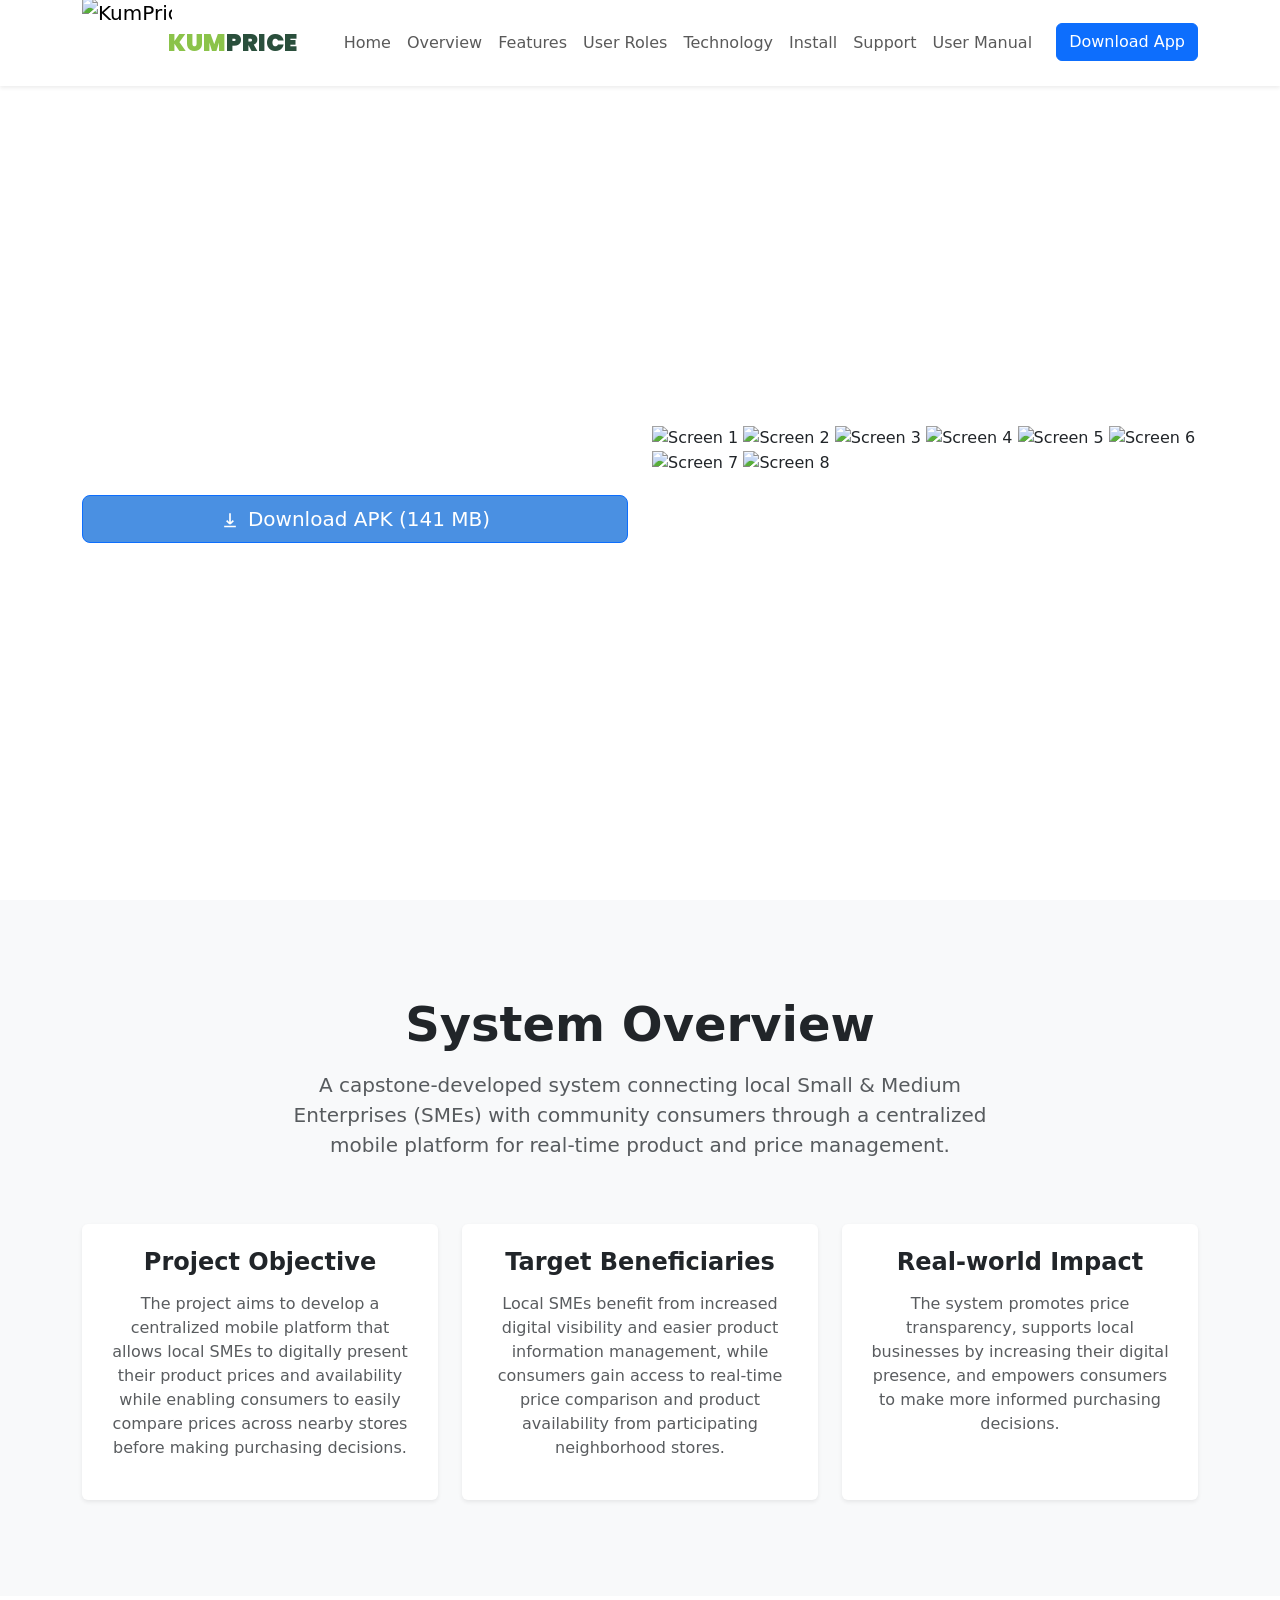
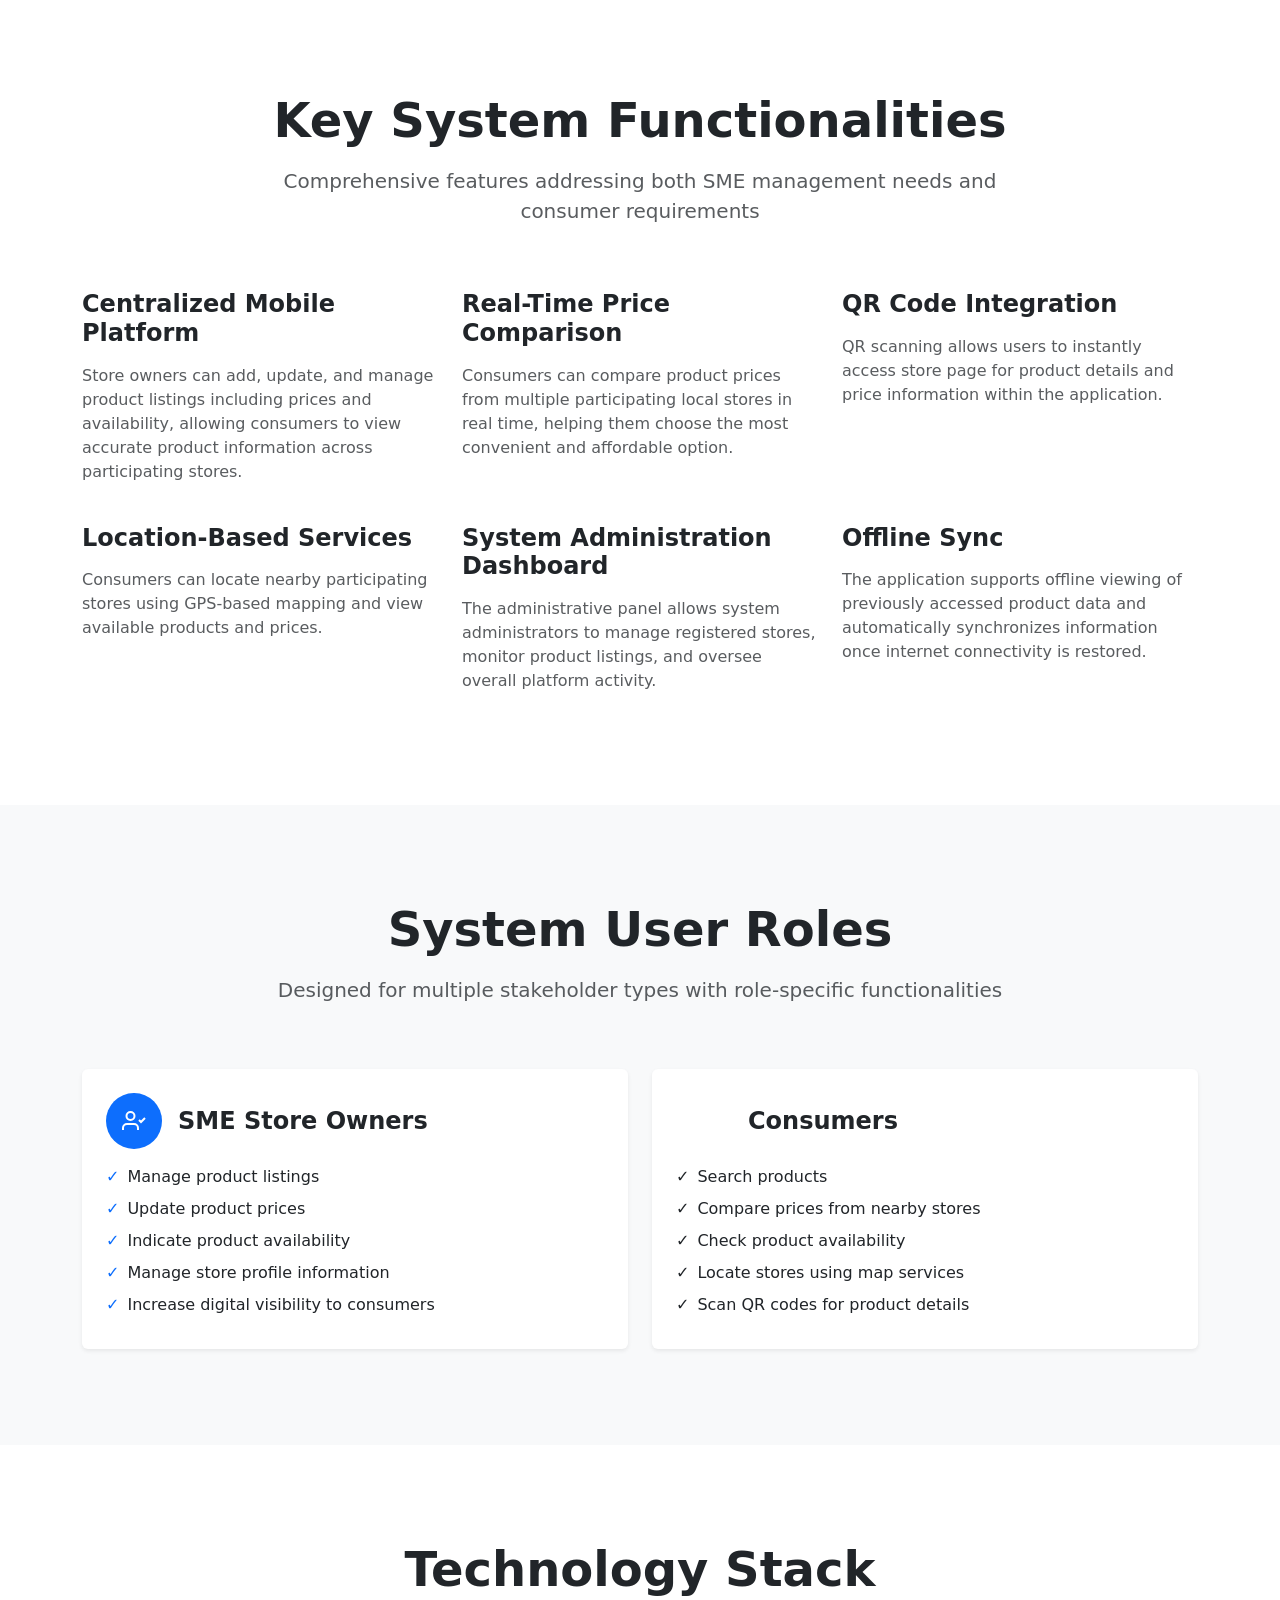
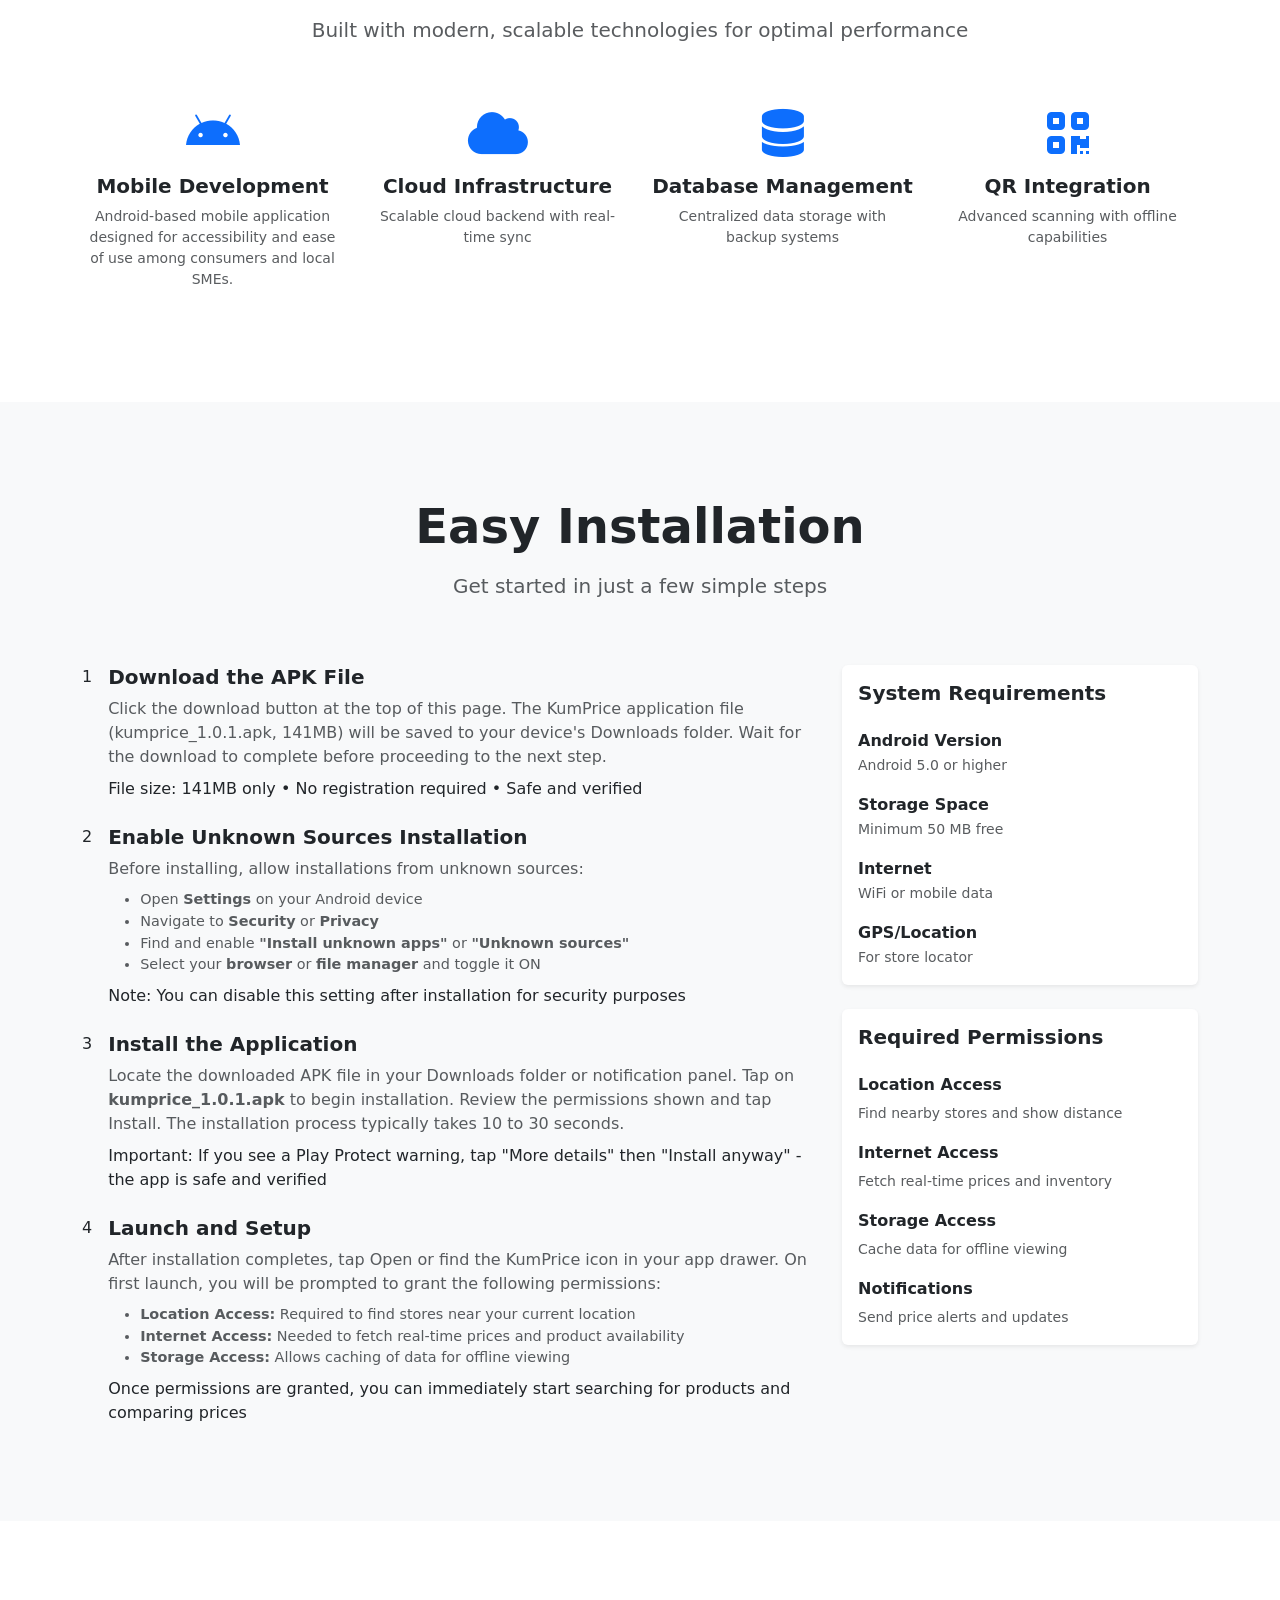
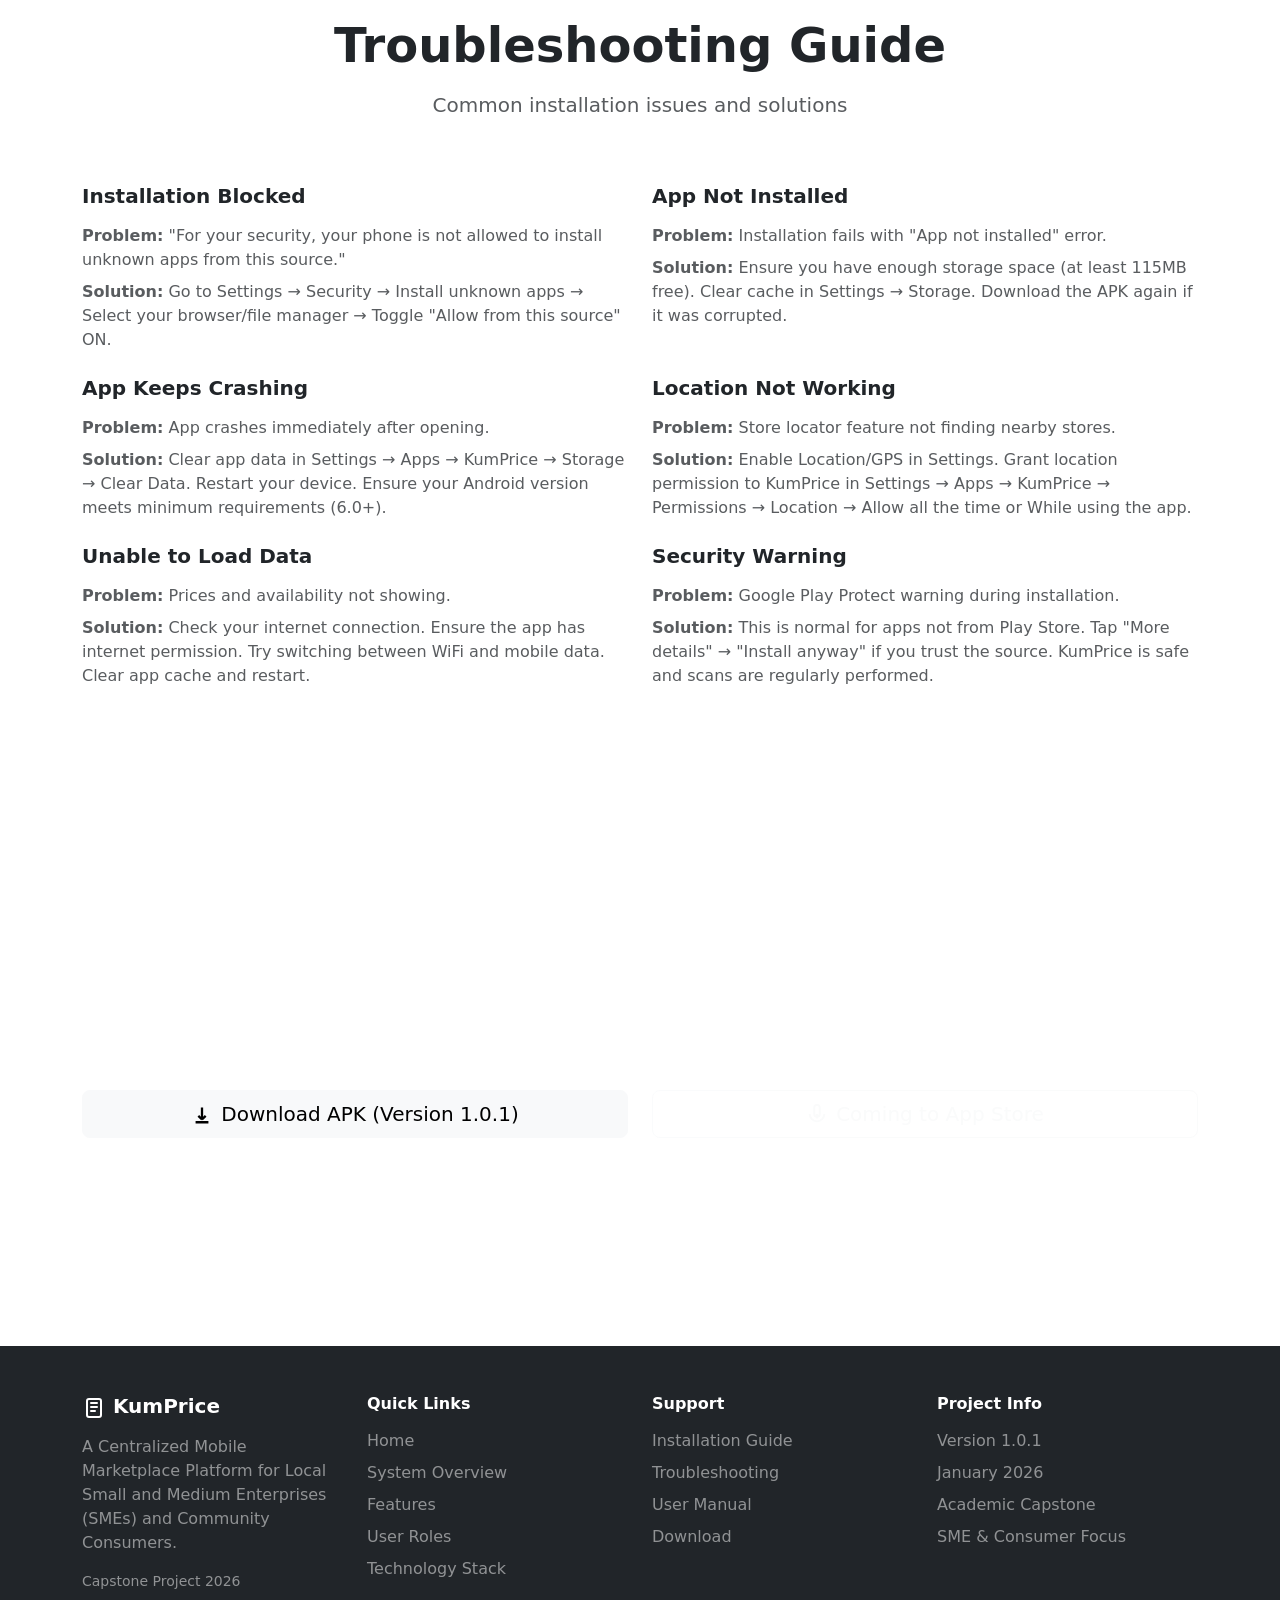
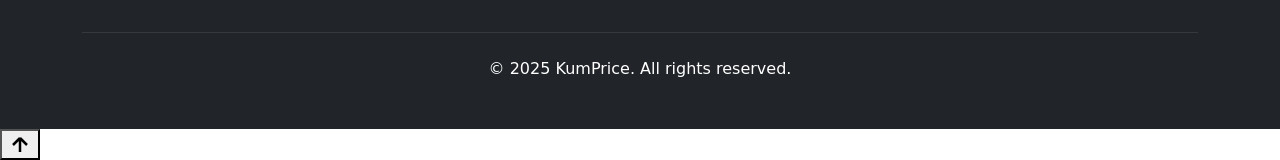
==== index.html @ 50d1464d "Add files via upload" ====
<!DOCTYPE html>
<html lang="en">

<head>
    <meta charset="UTF-8">
    <meta name="viewport" content="width=device-width, initial-scale=1.0">
    <meta name="description"
        content="KumPrice - A Centralized Mobile Marketplace Platform for Local Small and Medium Enterprises (SMEs) and Community Consumers. Capstone Project 2026.">
    <title>KumPrice - A Centralized Mobile Marketplace Platform for Local Small and Medium Enterprises (SMEs) and
        Community Consumers.</title>

    <!-- Bootstrap CSS -->
    <link href="https://cdn.jsdelivr.net/npm/bootstrap@5.3.2/dist/css/bootstrap.min.css" rel="stylesheet">

    <!-- Google Fonts -->
    <link href="https://fonts.googleapis.com/css2?family=Plus+Jakarta+Sans:wght@400;500;600;700;800&display=swap"
        rel="stylesheet">

    <link href="https://fonts.googleapis.com/css2?family=Poppins:wght@700;800&display=swap" rel="stylesheet">

    <!-- Font Awesome -->
    <link rel="stylesheet" href="https://cdnjs.cloudflare.com/ajax/libs/font-awesome/6.0.0/css/all.min.css">

    <!-- Custom CSS -->
    <link rel="stylesheet" href="assets/css/styles.css">
</head>

<body>

    <!-- Navigation -->
    <nav class="navbar navbar-expand-lg navbar-light bg-white fixed-top shadow-sm">
        <div class="container">
            <!-- REPLACE WITH -->
            <a class="navbar-brand d-flex align-items-center text-decoration-none" href="#home">
                <img src="assets/img/logo.png" alt="KumPrice Logo"
                    style="width:90px; height:90px; object-fit:contain; margin-top:-15px; margin-bottom:-15px;">
                <span style="font-family:'Poppins',sans-serif; font-size:1.5rem; line-height:1; margin-left:-4px;">
                    <span style="color:#8BC34A; font-weight:900;">KUM</span><span
                        style="color:#2A4F3C; font-weight:900;">PRICE</span>
                </span>
            </a>
            <button class="navbar-toggler" type="button" data-bs-toggle="collapse" data-bs-target="#navbarNav">
                <span class="navbar-toggler-icon"></span>
            </button>
            <div class="collapse navbar-collapse" id="navbarNav">
                <ul class="navbar-nav ms-auto">
                    <li class="nav-item"><a class="nav-link" href="#home">Home</a></li>
                    <li class="nav-item"><a class="nav-link" href="#about">Overview</a></li>
                    <li class="nav-item"><a class="nav-link" href="#features">Features</a></li>
                    <li class="nav-item"><a class="nav-link" href="#user-roles">User Roles</a></li>
                    <li class="nav-item"><a class="nav-link" href="#technology">Technology</a></li>
                    <li class="nav-item"><a class="nav-link" href="#installation">Install</a></li>
                    <li class="nav-item"><a class="nav-link" href="#support">Support</a></li>
                    <li class="nav-item"><a class="nav-link" href="pages/manual.html">User Manual</a></li>
                    <li class="nav-item"><button class="btn btn-primary ms-lg-3" data-bs-toggle="modal"
                            data-bs-target="#termsModal">Download App</button></li>
                </ul>
            </div>
        </div>
    </nav>

    <!-- Hero Section -->
    <section id="home" class="hero-section">
        <div class="container">
            <div class="row align-items-center min-vh-100 py-5">
                <div class="col-lg-6 mb-5 mb-lg-0">
                    <div class="hero-content">
                        <div class="mb-2">
                            <h1 class="fw-bold text-white mb-2"
                                style="font-family:'Poppins',sans-serif; font-size:3.8rem; line-height:1.1;">
                                Shop Precise.
                            </h1>
                            <p class="text-white mb-4" style="font-size:1.2rem; opacity:0.85; font-weight:400;">
                                Locate nearby stores in your area.
                            </p>
                        </div>
                        <p class="fs-6 fs-md-5 mb-4 text-white">Empowering Small & Medium Enterprises with real-time
                            inventory management while providing consumers with transparent price comparison across
                            local stores.</p>
                        <div class="mb-4">
                            <button
                                class="btn btn-primary btn-lg w-100 d-flex align-items-center justify-content-center"
                                style="background-color: #4A90E2;" data-bs-toggle="modal" data-bs-target="#termsModal">
                                <svg class="me-2" width="20" height="20" viewBox="0 0 24 24" fill="none"
                                    stroke="currentColor" stroke-width="2">
                                    <path d="M12 5v13m0 0l-4-4m4 4l4-4M5 21h14" />
                                </svg>
                                Download APK (141 MB)
                            </button>
                        </div>
                        <div class="d-flex gap-4 flex-wrap">
                            <div class="stat-item">
                                <div class="h2 fw-bold mb-0 text-white">SMEs</div>
                                <small class="text-white-50">Target Users</small>
                            </div>
                            <div class="stat-item">
                                <div class="h2 fw-bold mb-0 text-white">Real-time</div>
                                <small class="text-white-50">Price Sync</small>
                            </div>
                            <div class="stat-item">
                                <div class="h2 fw-bold mb-0 text-white">Cloud</div>
                                <small class="text-white-50">Centralized</small>
                            </div>
                        </div>
                    </div>
                </div>
                <div class="col-lg-6">
                    <div class="phone-mockup mx-auto">
                        <div class="phone-frame">
                            <div class="phone-screen" style="height: 100%; position: relative; overflow: hidden;">
                                <!-- Slideshow -->
                                <div class="phone-slideshow">
                                    <div class="slides-track">
                                        <img class="slide" src="assets/img/kumprice_content.jpg" alt="Screen 1">
                                        <img class="slide" src="assets/img/2.jpg" alt="Screen 2">
                                        <img class="slide" src="assets/img/3.jpg" alt="Screen 3">
                                        <img class="slide" src="assets/img/4.jpg" alt="Screen 4">
                                        <img class="slide" src="assets/img/5.jpg" alt="Screen 5">
                                        <img class="slide" src="assets/img/6.jpg" alt="Screen 6">
                                        <img class="slide" src="assets/img/7.jpg" alt="Screen 7">
                                        <img class="slide" src="assets/img/8.jpg" alt="Screen 8">
                                    </div>
                                </div>
                                <!-- Dots -->
                                <div class="slide-dots">
                                    <span class="dot active"></span>
                                    <span class="dot"></span>
                                    <span class="dot"></span>
                                    <span class="dot"></span>
                                    <span class="dot"></span>
                                    <span class="dot"></span>
                                    <span class="dot"></span>
                                    <span class="dot"></span>
                                </div>
                            </div>
                        </div>
                    </div>
                </div>
            </div>
    </section>

    <!-- About Section -->
    <section id="about" class="py-5 bg-light">
        <div class="container py-5">
            <div class="row justify-content-center mb-5">
                <div class="col-lg-8 text-center">
                    <h2 class="display-5 fw-bold mb-3">System Overview</h2>
                    <p class="lead text-muted">A capstone-developed system connecting local Small & Medium Enterprises
                        (SMEs) with community consumers through a centralized mobile platform for real-time product and
                        price management.</p>
                </div>
            </div>
            <div class="row g-4">
                <div class="col-lg-4">
                    <div class="card border-0 shadow-sm h-100 text-center p-4">
                        <h4 class="fw-bold mb-3">Project Objective</h4>
                        <p class="text-muted">The project aims to develop a centralized mobile platform that allows
                            local SMEs to digitally present their product prices and availability while enabling
                            consumers to easily compare prices across nearby stores before making purchasing decisions.
                        </p>
                    </div>
                </div>
                <div class="col-lg-4">
                    <div class="card border-0 shadow-sm h-100 text-center p-4">
                        <h4 class="fw-bold mb-3">Target Beneficiaries</h4>
                        <p class="text-muted">Local SMEs benefit from increased digital visibility and easier product
                            information management, while consumers gain access to real-time price comparison and
                            product availability from participating neighborhood stores.</p>
                    </div>
                </div>
                <div class="col-lg-4">
                    <div class="card border-0 shadow-sm h-100 text-center p-4">
                        <h4 class="fw-bold mb-3">Real-world Impact</h4>
                        <p class="text-muted">The system promotes price transparency, supports local businesses by
                            increasing their digital presence, and empowers consumers to make more informed purchasing
                            decisions.</p>
                    </div>
                </div>
            </div>
        </div>
    </section>

    <!-- Features Section -->
    <section id="features" class="py-5">
        <div class="container py-5">
            <div class="row justify-content-center mb-5">
                <div class="col-lg-8 text-center">
                    <h2 class="display-5 fw-bold mb-3">Key System Functionalities</h2>
                    <p class="lead text-muted">Comprehensive features addressing both SME management needs and consumer
                        requirements</p>
                </div>
            </div>
            <div class="row g-4">
                <div class="col-lg-4 col-md-6">
                    <div class="feature-card">
                        <h4 class="fw-bold mb-3">Centralized Mobile Platform</h4>
                        <p class="text-muted">Store owners can add, update, and manage product listings including prices
                            and availability, allowing consumers to view accurate product information across
                            participating stores.</p>
                    </div>
                </div>
                <div class="col-lg-4 col-md-6">
                    <div class="feature-card">
                        <h4 class="fw-bold mb-3">Real-Time Price Comparison</h4>
                        <p class="text-muted">Consumers can compare product prices from multiple participating local
                            stores in real time, helping them choose the most convenient and affordable option.</p>
                    </div>
                </div>
                <div class="col-lg-4 col-md-6">
                    <div class="feature-card">
                        <h4 class="fw-bold mb-3">QR Code Integration</h4>
                        <p class="text-muted">QR scanning allows users to instantly access store page for product
                            details and price information within the application.</p>
                    </div>
                </div>
                <div class="col-lg-4 col-md-6">
                    <div class="feature-card">
                        <h4 class="fw-bold mb-3">Location-Based Services</h4>
                        <p class="text-muted">Consumers can locate nearby participating stores using GPS-based mapping
                            and view available products and prices.</p>
                    </div>
                </div>
                <div class="col-lg-4 col-md-6">
                    <div class="feature-card">
                        <h4 class="fw-bold mb-3">System Administration Dashboard</h4>
                        <p class="text-muted">The administrative panel allows system administrators to manage registered
                            stores, monitor product listings, and oversee overall platform activity.</p>
                    </div>
                </div>
                <div class="col-lg-4 col-md-6">
                    <div class="feature-card">
                        <h4 class="fw-bold mb-3">Offline Sync</h4>
                        <p class="text-muted">The application supports offline viewing of previously accessed product
                            data and automatically synchronizes information once internet connectivity is restored.</p>
                    </div>
                </div>
            </div>
        </div>
    </section>

    <!-- User Roles Section -->
    <section id="user-roles" class="py-5 bg-light">
        <div class="container py-5">
            <div class="row justify-content-center mb-5">
                <div class="col-lg-8 text-center">
                    <h2 class="display-5 fw-bold mb-3">System User Roles</h2>
                    <p class="lead text-muted">Designed for multiple stakeholder types with role-specific
                        functionalities</p>
                </div>
            </div>
            <div class="row g-4">
                <div class="col-lg-6">
                    <div class="card border-0 shadow-sm h-100">
                        <div class="card-body p-4">
                            <div class="d-flex align-items-center mb-3">
                                <div class="bg-primary text-white rounded-circle p-3 me-3">
                                    <svg width="24" height="24" viewBox="0 0 24 24" fill="none" stroke="currentColor"
                                        stroke-width="2">
                                        <path d="M16 21v-2a4 4 0 0 0-4-4H5a4 4 0 0 0-4 4v2" />
                                        <circle cx="8.5" cy="7" r="4" />
                                        <polyline points="17,11 19,13 23,9" />
                                    </svg>
                                </div>
                                <h4 class="fw-bold mb-0">SME Store Owners</h4>
                            </div>
                            <ul class="list-unstyled mb-0">
                                <li class="mb-2"><span class="text-primary me-2">✓</span>Manage product listings</li>
                                <li class="mb-2"><span class="text-primary me-2">✓</span>Update product prices</li>
                                <li class="mb-2"><span class="text-primary me-2">✓</span>Indicate product availability
                                </li>
                                <li class="mb-2"><span class="text-primary me-2">✓</span>Manage store profile
                                    information</li>
                                <li class="mb-2"><span class="text-primary me-2">✓</span>Increase digital visibility to
                                    consumers</li>
                            </ul>
                        </div>
                    </div>
                </div>
                <div class="col-lg-6">
                    <div class="card border-0 shadow-sm h-100">
                        <div class="card-body p-4">
                            <div class="d-flex align-items-center mb-3">
                                <div class="bg-accent text-white rounded-circle p-3 me-3">
                                    <svg width="24" height="24" viewBox="0 0 24 24" fill="none" stroke="currentColor"
                                        stroke-width="2">
                                        <path d="M20 21v-2a4 4 0 0 0-3-3.87" />
                                        <path d="M4 21v-2a4 4 0 0 1 3-3.87" />
                                        <circle cx="12" cy="7" r="4" />
                                    </svg>
                                </div>
                                <h4 class="fw-bold mb-0">Consumers</h4>
                            </div>
                            <ul class="list-unstyled mb-0">
                                <li class="mb-2"><span class="text-accent me-2">✓</span>Search products</li>
                                <li class="mb-2"><span class="text-accent me-2">✓</span>Compare prices from nearby
                                    stores</li>
                                <li class="mb-2"><span class="text-accent me-2">✓</span>Check product availability</li>
                                <li class="mb-2"><span class="text-accent me-2">✓</span>Locate stores using map services
                                </li>
                                <li class="mb-2"><span class="text-accent me-2">✓</span>Scan QR codes for product
                                    details</li>
                            </ul>
                        </div>
                    </div>
                </div>
            </div>
        </div>
    </section>

    <!-- Technology Stack Section -->
    <section id="technology" class="py-5">
        <div class="container py-5">
            <div class="row justify-content-center mb-5">
                <div class="col-lg-8 text-center">
                    <h2 class="display-5 fw-bold mb-3">Technology Stack</h2>
                    <p class="lead text-muted">Built with modern, scalable technologies for optimal performance</p>
                </div>
            </div>
            <div class="row g-4">
                <div class="col-lg-3 col-md-6">
                    <div class="text-center">
                        <div class="tech-icon mb-3">
                            <i class="fab fa-android text-primary" style="font-size: 3rem;"></i>
                        </div>
                        <h5 class="fw-bold">Mobile Development</h5>
                        <p class="text-muted small">Android-based mobile application designed for accessibility and ease
                            of use among consumers and local SMEs.</p>
                    </div>
                </div>
                <div class="col-lg-3 col-md-6">
                    <div class="text-center">
                        <div class="tech-icon mb-3">
                            <i class="fas fa-cloud text-primary" style="font-size: 3rem;"></i>
                        </div>
                        <h5 class="fw-bold">Cloud Infrastructure</h5>
                        <p class="text-muted small">Scalable cloud backend with real-time sync</p>
                    </div>
                </div>
                <div class="col-lg-3 col-md-6">
                    <div class="text-center">
                        <div class="tech-icon mb-3">
                            <i class="fas fa-database text-primary" style="font-size: 3rem;"></i>
                        </div>
                        <h5 class="fw-bold">Database Management</h5>
                        <p class="text-muted small">Centralized data storage with backup systems</p>
                    </div>
                </div>
                <div class="col-lg-3 col-md-6">
                    <div class="text-center">
                        <div class="tech-icon mb-3">
                            <i class="fas fa-qrcode text-primary" style="font-size: 3rem;"></i>
                        </div>
                        <h5 class="fw-bold">QR Integration</h5>
                        <p class="text-muted small">Advanced scanning with offline capabilities</p>
                    </div>
                </div>
            </div>
        </div>
    </section>

    <!-- Installation Section -->
    <section id="installation" class="py-5 bg-light">
        <div class="container py-5">
            <div class="row justify-content-center mb-5">
                <div class="col-lg-8 text-center">
                    <h2 class="display-5 fw-bold mb-3">Easy Installation</h2>
                    <p class="lead text-muted">Get started in just a few simple steps</p>
                </div>
            </div>
            <div class="row g-4">
                <div class="col-lg-8">
                    <div class="installation-step mb-4">
                        <div class="d-flex gap-3">
                            <div class="step-number">1</div>
                            <div>
                                <h5 class="fw-bold mb-2">Download the APK File</h5>
                                <p class="text-muted mb-2">Click the download button at the top of this page. The
                                    KumPrice application file (kumprice_1.0.1.apk, 141MB) will be saved to your device's
                                    Downloads folder. Wait for the download to complete before proceeding to the next
                                    step.</p>
                                <div class="detail-note">File size: 141MB only • No registration required • Safe and
                                    verified</div>
                            </div>
                        </div>
                    </div>
                    <div class="installation-step mb-4">
                        <div class="d-flex gap-3">
                            <div class="step-number">2</div>
                            <div>
                                <h5 class="fw-bold mb-2">Enable Unknown Sources Installation</h5>
                                <p class="text-muted mb-2">Before installing, allow installations from unknown sources:
                                </p>
                                <ul class="text-muted mb-2" style="font-size: 0.9rem;">
                                    <li>Open <strong>Settings</strong> on your Android device</li>
                                    <li>Navigate to <strong>Security</strong> or <strong>Privacy</strong></li>
                                    <li>Find and enable <strong>"Install unknown apps"</strong> or <strong>"Unknown
                                            sources"</strong></li>
                                    <li>Select your <strong>browser</strong> or <strong>file manager</strong> and toggle
                                        it ON</li>
                                </ul>
                                <div class="detail-note">Note: You can disable this setting after installation for
                                    security purposes</div>
                            </div>
                        </div>
                    </div>
                    <div class="installation-step mb-4">
                        <div class="d-flex gap-3">
                            <div class="step-number">3</div>
                            <div>
                                <h5 class="fw-bold mb-2">Install the Application</h5>
                                <p class="text-muted mb-2">Locate the downloaded APK file in your Downloads folder or
                                    notification panel. Tap on <strong>kumprice_1.0.1.apk</strong> to begin
                                    installation. Review the permissions shown and tap Install. The installation process
                                    typically takes 10 to 30 seconds.</p>
                                <div class="detail-note">Important: If you see a Play Protect warning, tap "More
                                    details" then "Install anyway" - the app is safe and verified</div>
                            </div>
                        </div>
                    </div>
                    <div class="installation-step">
                        <div class="d-flex gap-3">
                            <div class="step-number">4</div>
                            <div>
                                <h5 class="fw-bold mb-2">Launch and Setup</h5>
                                <p class="text-muted mb-2">After installation completes, tap Open or find the KumPrice
                                    icon in your app drawer. On first launch, you will be prompted to grant the
                                    following permissions:</p>
                                <ul class="text-muted mb-2" style="font-size: 0.9rem;">
                                    <li><strong>Location Access:</strong> Required to find stores near your current
                                        location</li>
                                    <li><strong>Internet Access:</strong> Needed to fetch real-time prices and product
                                        availability</li>
                                    <li><strong>Storage Access:</strong> Allows caching of data for offline viewing</li>
                                </ul>
                                <div class="detail-note">Once permissions are granted, you can immediately start
                                    searching for products and comparing prices</div>
                            </div>
                        </div>
                    </div>
                </div>
                <div class="col-lg-4">
                    <div class="card border-0 shadow-sm mb-4">
                        <div class="card-body">
                            <h5 class="fw-bold mb-4">System Requirements</h5>
                            <div class="requirement-item mb-3">
                                <div class="d-flex align-items-start gap-2">
                                    <div>
                                        <div class="fw-semibold">Android Version</div>
                                        <small class="text-muted">Android 5.0 or higher</small>
                                    </div>
                                </div>
                            </div>
                            <div class="requirement-item mb-3">
                                <div class="d-flex align-items-start gap-2">
                                    <div>
                                        <div class="fw-semibold">Storage Space</div>
                                        <small class="text-muted">Minimum 50 MB free</small>
                                    </div>
                                </div>
                            </div>
                            <div class="requirement-item mb-3">
                                <div class="d-flex align-items-start gap-2">
                                    <div>
                                        <div class="fw-semibold">Internet</div>
                                        <small class="text-muted">WiFi or mobile data</small>
                                    </div>
                                </div>
                            </div>
                            <div class="requirement-item">
                                <div class="d-flex align-items-start gap-2">
                                    <div>
                                        <div class="fw-semibold">GPS/Location</div>
                                        <small class="text-muted">For store locator</small>
                                    </div>
                                </div>
                            </div>
                        </div>
                    </div>
                    <div class="card border-0 shadow-sm">
                        <div class="card-body">
                            <h5 class="fw-bold mb-4">Required Permissions</h5>
                            <div class="permission-item mb-3">
                                <div class="fw-semibold mb-1">Location Access</div>
                                <small class="text-muted">Find nearby stores and show distance</small>
                            </div>
                            <div class="permission-item mb-3">
                                <div class="fw-semibold mb-1">Internet Access</div>
                                <small class="text-muted">Fetch real-time prices and inventory</small>
                            </div>
                            <div class="permission-item mb-3">
                                <div class="fw-semibold mb-1">Storage Access</div>
                                <small class="text-muted">Cache data for offline viewing</small>
                            </div>
                            <div class="permission-item">
                                <div class="fw-semibold mb-1">Notifications</div>
                                <small class="text-muted">Send price alerts and updates</small>
                            </div>
                        </div>
                    </div>
                </div>
            </div>
        </div>
    </section>

    <!-- Support/Troubleshooting Section -->
    <section id="support" class="py-5">
        <div class="container py-5">
            <div class="row justify-content-center mb-5">
                <div class="col-lg-8 text-center">
                    <h2 class="display-5 fw-bold mb-3">Troubleshooting Guide</h2>
                    <p class="lead text-muted">Common installation issues and solutions</p>
                </div>
            </div>
            <div class="row g-4">
                <div class="col-lg-6">
                    <div class="troubleshoot-card">
                        <h5 class="fw-bold mb-3">Installation Blocked</h5>
                        <p class="text-muted mb-2"><strong>Problem:</strong> "For your security, your phone is not
                            allowed to install unknown apps from this source."</p>
                        <p class="text-muted mb-0"><strong>Solution:</strong> Go to Settings → Security → Install
                            unknown apps → Select your browser/file manager → Toggle "Allow from this source" ON.</p>
                    </div>
                </div>
                <div class="col-lg-6">
                    <div class="troubleshoot-card">
                        <h5 class="fw-bold mb-3">App Not Installed</h5>
                        <p class="text-muted mb-2"><strong>Problem:</strong> Installation fails with "App not installed"
                            error.</p>
                        <p class="text-muted mb-0"><strong>Solution:</strong> Ensure you have enough storage space (at
                            least 115MB free). Clear cache in Settings → Storage. Download the APK again if it was
                            corrupted.</p>
                    </div>
                </div>
                <div class="col-lg-6">
                    <div class="troubleshoot-card">
                        <h5 class="fw-bold mb-3">App Keeps Crashing</h5>
                        <p class="text-muted mb-2"><strong>Problem:</strong> App crashes immediately after opening.</p>
                        <p class="text-muted mb-0"><strong>Solution:</strong> Clear app data in Settings → Apps →
                            KumPrice → Storage → Clear Data. Restart your device. Ensure your Android version meets
                            minimum requirements (6.0+).</p>
                    </div>
                </div>
                <div class="col-lg-6">
                    <div class="troubleshoot-card">
                        <h5 class="fw-bold mb-3">Location Not Working</h5>
                        <p class="text-muted mb-2"><strong>Problem:</strong> Store locator feature not finding nearby
                            stores.</p>
                        <p class="text-muted mb-0"><strong>Solution:</strong> Enable Location/GPS in Settings. Grant
                            location permission to KumPrice in Settings → Apps → KumPrice → Permissions → Location →
                            Allow all the time or While using the app.</p>
                    </div>
                </div>
                <div class="col-lg-6">
                    <div class="troubleshoot-card">
                        <h5 class="fw-bold mb-3">Unable to Load Data</h5>
                        <p class="text-muted mb-2"><strong>Problem:</strong> Prices and availability not showing.</p>
                        <p class="text-muted mb-0"><strong>Solution:</strong> Check your internet connection. Ensure the
                            app has internet permission. Try switching between WiFi and mobile data. Clear app cache and
                            restart.</p>
                    </div>
                </div>
                <div class="col-lg-6">
                    <div class="troubleshoot-card">
                        <h5 class="fw-bold mb-3">Security Warning</h5>
                        <p class="text-muted mb-2"><strong>Problem:</strong> Google Play Protect warning during
                            installation.</p>
                        <p class="text-muted mb-0"><strong>Solution:</strong> This is normal for apps not from Play
                            Store. Tap "More details" → "Install anyway" if you trust the source. KumPrice is safe and
                            scans are regularly performed.</p>
                    </div>
                </div>
            </div>
        </div>
    </section>

    <!-- Download CTA Section -->
    <section id="download" class="cta-section py-5">
        <div class="container py-5 text-center">
            <h2 class="display-4 fw-bold text-white mb-4">Ready to Start Saving?</h2>
            <p class="lead text-white mb-5">Download KumPrice now and experience the future of smart shopping and
                inventory management</p>

            <div class="row justify-content-center g-4 mb-5">
                <div class="col-md-6">
                    <div class="download-card">
                        <h5 class="text-white fw-bold mb-3">Android</h5>
                        <button class="btn btn-light btn-lg w-100 d-flex align-items-center justify-content-center mb-3"
                            data-bs-toggle="modal" data-bs-target="#termsModal">
                            <svg class="me-2" width="22" height="22" viewBox="0 0 24 24" fill="none"
                                stroke="currentColor" stroke-width="2.5">
                                <path d="M12 5v13m0 0l-4-4m4 4l4-4M5 21h14" />
                            </svg>
                            Download APK (Version 1.0.1)
                        </button>
                        <small class="text-white-50">Released January 2026</small>
                    </div>
                </div>
                <div class="col-md-6">
                    <div class="download-card">
                        <h5 class="text-white fw-bold mb-3">iOS</h5>
                        <button
                            class="btn btn-outline-light btn-lg w-100 d-flex align-items-center justify-content-center mb-3"
                            disabled>
                            <svg class="me-2" width="22" height="22" viewBox="0 0 24 24" fill="none"
                                stroke="currentColor" stroke-width="2">
                                <path d="M12 2a3 3 0 0 0-3 3v7a3 3 0 0 0 6 0V5a3 3 0 0 0-3-3Z" />
                                <path d="M20 12a8 8 0 1 1-16 0" />
                                <path d="M12 12v5" />
                            </svg>
                            Coming to App Store
                        </button>
                        <small class="text-white-50">iOS 12.0 or higher</small>
                    </div>
                </div>
            </div>

            <div class="d-flex justify-content-center gap-4 flex-wrap">
                <div class="text-white"><span class="me-2">✓</span>Works Offline with Auto-Sync</div>
                <div class="text-white"><span class="me-2">✓</span>QR Code Scanner Included</div>
                <div class="text-white"><span class="me-2">✓</span>Secure Cloud Backup</div>
            </div>
        </div>
    </section>

    <!-- Footer -->
    <footer class="bg-dark text-white py-5">
        <div class="container">
            <div class="row g-4">
                <div class="col-lg-3 col-md-6">
                    <h5 class="fw-bold mb-3">
                        <svg class="brand-icon" width="24" height="24" viewBox="0 0 24 24" fill="none"
                            xmlns="http://www.w3.org/2000/svg">
                            <rect x="5" y="4" width="14" height="18" rx="2" stroke="currentColor" stroke-width="2" />
                            <path d="M9 8h6M9 12h6M9 16h4" stroke="currentColor" stroke-width="2"
                                stroke-linecap="round" />
                        </svg>
                        KumPrice
                    </h5>
                    <p class="text-white-50">A Centralized Mobile Marketplace Platform for Local Small and Medium
                        Enterprises (SMEs) and Community Consumers.</p>
                    <p class="text-white-50 small">Capstone Project 2026</p>
                </div>
                <div class="col-lg-3 col-md-6">
                    <h6 class="fw-bold mb-3">Quick Links</h6>
                    <ul class="list-unstyled">
                        <li class="mb-2"><a href="#home" class="text-white-50 text-decoration-none">Home</a></li>
                        <li class="mb-2"><a href="#about" class="text-white-50 text-decoration-none">System Overview</a>
                        </li>
                        <li class="mb-2"><a href="#features" class="text-white-50 text-decoration-none">Features</a>
                        </li>
                        <li class="mb-2"><a href="#user-roles" class="text-white-50 text-decoration-none">User Roles</a>
                        </li>
                        <li class="mb-2"><a href="#technology" class="text-white-50 text-decoration-none">Technology
                                Stack</a></li>
                    </ul>
                </div>
                <div class="col-lg-3 col-md-6">
                    <h6 class="fw-bold mb-3">Support</h6>
                    <ul class="list-unstyled">
                        <li class="mb-2"><a href="#installation" class="text-white-50 text-decoration-none">Installation
                                Guide</a></li>
                        <li class="mb-2"><a href="#support"
                                class="text-white-50 text-decoration-none">Troubleshooting</a></li>
                        <li class="mb-2"><a href="/manual.html" class="text-white-50 text-decoration-none">User
                                Manual</a></li>
                        <li class="mb-2"><a href="#download" class="text-white-50 text-decoration-none">Download</a>
                        </li>
                    </ul>
                </div>
                <div class="col-lg-3 col-md-6">
                    <h6 class="fw-bold mb-3">Project Info</h6>
                    <ul class="list-unstyled">
                        <li class="mb-2"><span class="text-white-50">Version 1.0.1</span></li>
                        <li class="mb-2"><span class="text-white-50">January 2026</span></li>
                        <li class="mb-2"><span class="text-white-50">Academic Capstone</span></li>
                        <li class="mb-2"><span class="text-white-50">SME & Consumer Focus</span></li>
                    </ul>
                </div>
            </div>
            <hr class="my-4 border-secondary">
            <div class="text-center text-white">
                <p class="mb-0">&copy; 2025 KumPrice. All rights reserved.</p>
            </div>
        </div>
    </footer>

    <!-- Scroll to Top Button -->
    <button class="scroll-to-top" aria-label="Scroll to top">
        <svg width="24" height="24" viewBox="0 0 24 24" fill="none" stroke="currentColor" stroke-width="2.5">
            <path d="M12 19V5m0 0l-7 7m7-7l7 7" />
        </svg>
    </button>

    <!-- Terms and Conditions Modal -->
    <div class="modal fade" id="termsModal" tabindex="-1" aria-labelledby="termsModalLabel" aria-hidden="true">
        <div class="modal-dialog modal-lg modal-dialog-scrollable">
            <div class="modal-content">
                <div class="modal-header">
                    <h5 class="modal-title" id="termsModalLabel">Terms and Conditions</h5>
                    <button type="button" class="btn-close" data-bs-dismiss="modal" aria-label="Close"></button>
                </div>
                <div class="modal-body">
                    <div class="terms-container"
                        style="max-height: 50vh; overflow-y: auto; padding: 1rem; border: 1px solid #dee2e6; border-radius: 8px; background-color: #f8f9fa;">
                        <div class="terms-container"
                            style="max-height: 50vh; overflow-y: auto; padding: 1rem; border: 1px solid #dee2e6; border-radius: 8px; background-color: #f8f9fa;">

                            <p class="mb-4">
                                Welcome to <strong>KumPrice</strong>. By downloading, installing, or using this mobile
                                application, you agree to the following Terms and Conditions. These guidelines are
                                established to ensure transparency, security, and responsible use of the platform for
                                both consumers and store owners.
                            </p>

                            <div class="mb-4">
                                <h6 class="fw-bold text-primary">1. Accuracy of Information</h6>
                                <p>
                                    Users must provide accurate, complete, and updated information when creating an
                                    account or interacting with the system. Any false, misleading, or incomplete
                                    information may result in account restriction, suspension, or permanent removal from
                                    the platform.
                                </p>
                            </div>

                            <div class="mb-4">
                                <h6 class="fw-bold text-primary">2. Store Owner Responsibilities</h6>
                                <p>
                                    Store owners are responsible for ensuring that all submitted documents, including
                                    valid identification and business permits, are authentic. They must also maintain
                                    accurate and updated product listings, prices, descriptions, and images within the
                                    system.
                                </p>
                            </div>

                            <div class="mb-4">
                                <h6 class="fw-bold text-primary">3. User Responsibilities</h6>
                                <p>
                                    All users must utilize the KumPrice platform ethically and responsibly. Users must
                                    not create fake accounts, impersonate other individuals, upload deceptive
                                    information, misuse store data, or perform activities that violate intellectual
                                    property rights under RA 8293.
                                </p>
                            </div>

                            <div class="mb-4">
                                <h6 class="fw-bold text-primary">4. Prohibited Activities</h6>
                                <ul>
                                    <li>Uploading fake identification or business permits</li>
                                    <li>Tampering with store or product information</li>
                                    <li>Attempting to exploit or hack system vulnerabilities</li>
                                    <li>Uploading malicious or harmful files</li>
                                    <li>Misrepresenting store ownership or identity</li>
                                </ul>
                            </div>

                            <div class="mb-4">
                                <h6 class="fw-bold text-primary">5. Data Privacy and Security</h6>
                                <p>
                                    KumPrice complies with the Data Privacy Act of 2012 (RA 10173). Personal information
                                    collected from users is used solely for system functionality, account verification,
                                    and service improvement. Sensitive documents are stored securely and accessed only
                                    by authorized administrators.
                                </p>
                            </div>

                            <div class="mb-4">
                                <h6 class="fw-bold text-primary">6. Store Verification Process</h6>
                                <p>
                                    Store owners submitting registration requests agree to undergo a verification
                                    process conducted by system administrators. This process includes validating
                                    submitted documents, reviewing store details, and confirming location accuracy
                                    before approval.
                                </p>
                            </div>

                            <div class="mb-4">
                                <h6 class="fw-bold text-primary">7. Pricing Transparency</h6>
                                <p>
                                    KumPrice does not control or regulate product pricing. All prices displayed in the
                                    system are provided directly by store owners. KumPrice is not responsible for price
                                    discrepancies, sudden price changes, or markups implemented by individual stores.
                                </p>
                            </div>

                            <div class="mb-4">
                                <h6 class="fw-bold text-primary">8. Administrative Rights</h6>
                                <p>
                                    System administrators reserve the right to suspend or remove accounts that violate
                                    platform policies, remove misleading or harmful content, review system activities
                                    for security purposes, and implement policy or system changes when necessary.
                                </p>
                            </div>

                            <div class="mb-4">
                                <h6 class="fw-bold text-primary">9. Legal Compliance</h6>
                                <ul>
                                    <li>RA 10173 – Data Privacy Act of 2012</li>
                                    <li>RA 10175 – Cybercrime Prevention Act of 2012</li>
                                    <li>RA 8792 – E-Commerce Act</li>
                                    <li>RA 7394 – Consumer Act of the Philippines</li>
                                    <li>RA 11032 – Ease of Doing Business Act</li>
                                </ul>
                            </div>

                            <div class="mb-4">
                                <h6 class="fw-bold text-primary">10. Limitation of Liability</h6>
                                <p>
                                    KumPrice serves as an information platform for product prices and availability. The
                                    system developers are not liable for incorrect product information, delayed updates,
                                    or any decisions made by users based on displayed information.
                                </p>
                            </div>

                            <div class="mb-4">
                                <h6 class="fw-bold text-primary">11. No Direct Sales Disclaimer</h6>
                                <p>
                                    KumPrice does not facilitate purchases, payments, or delivery services. All
                                    transactions occur directly between consumers and store owners outside of the
                                    application.
                                </p>
                            </div>

                            <div class="mb-4">
                                <h6 class="fw-bold text-primary">12. Location Services</h6>
                                <p>
                                    The application may request location access to help users identify nearby stores.
                                    Users may enable or disable this feature at any time through device settings.
                                </p>
                            </div>

                            <div class="mb-4">
                                <h6 class="fw-bold text-primary">13. Data Retention</h6>
                                <p>
                                    User and store data will be retained for as long as the account remains active.
                                    Users may request account deletion, after which data will be removed in accordance
                                    with applicable privacy and security policies.
                                </p>
                            </div>

                            <div class="mb-4">
                                <h6 class="fw-bold text-primary">14. Changes to Terms</h6>
                                <p>
                                    KumPrice reserves the right to update or modify these Terms and Conditions at any
                                    time. Continued use of the application constitutes acceptance of any updated
                                    policies.
                                </p>
                            </div>

                            <div class="mb-4">
                                <h6 class="fw-bold text-primary">15. Contact and Support</h6>
                                <p>
                                    For inquiries, concerns, or support requests, users may contact the KumPrice team
                                    at:
                                    <br><br>
                                    <strong>kumprice.app.2025@gmail.com</strong>
                                </p>
                            </div>

                            <div class="mb-3">
                                <h6 class="fw-bold text-primary">16. Academic Use Disclaimer</h6>
                                <p>
                                    KumPrice is developed as an academic capstone project. The application serves as a
                                    prototype system designed for research and educational purposes and is not intended
                                    for large-scale commercial deployment.
                                </p>
                            </div>

                            <p class="fw-semibold text-center mt-3">
                                By continuing to use KumPrice, you confirm that you have read, understood, and agreed to
                                these Terms and Conditions.
                            </p>

                        </div>
                    </div>

                    <div class="mt-4 p-3 bg-light border rounded">
                        <div class="form-check">
                            <input class="form-check-input" type="checkbox" id="agreeCheckbox">
                            <label class="form-check-label fw-semibold" for="agreeCheckbox">
                                I have read, understood, and agree to the Terms and Conditions
                            </label>
                        </div>
                    </div>
                </div>
                <div class="modal-footer justify-content-between">
                    <button type="button" class="btn btn-outline-secondary" data-bs-dismiss="modal">Cancel</button>
                    <div>
                        <button type="button" class="btn btn-primary" id="downloadBtn" disabled>Download APK</button>
                    </div>
                </div>
            </div>
        </div>
    </div>

    <!-- Bootstrap JS -->
    <script src="https://cdn.jsdelivr.net/npm/bootstrap@5.3.2/dist/js/bootstrap.bundle.min.js"></script>
    <script src="assets/js/script.js"></script>

    <!-- Terms and Conditions Modal Handler -->
    <script>
        const agreeCheckbox = document.getElementById('agreeCheckbox');
        const acceptBtn = document.getElementById('acceptTerms');
        const downloadBtn = document.getElementById('downloadBtn');

        // Enable Accept button when checkbox is checked
        agreeCheckbox.addEventListener('change', function () {
            acceptBtn.disabled = !this.checked;
            if (!this.checked) {
                downloadBtn.disabled = true;
                acceptBtn.textContent = 'Accept Terms';
                acceptBtn.classList.remove('btn-secondary');
                acceptBtn.classList.add('btn-success');
            }
        });

        // Handle Accept Terms button
        acceptBtn.addEventListener('click', function () {
            if (agreeCheckbox.checked) {
                // Enable download button and change accept button state
                downloadBtn.disabled = false;
                acceptBtn.textContent = 'Terms Accepted ✓';
                acceptBtn.classList.remove('btn-success');
                acceptBtn.classList.add('btn-secondary');
                acceptBtn.disabled = true;
            }
        });

        // Handle Download button
        downloadBtn.addEventListener('click', function () {
            // Close the modal
            const modal = bootstrap.Modal.getInstance(document.getElementById('termsModal'));
            modal.hide();

            // Start the download
            const downloadLink = document.createElement('a');
            downloadLink.href = 'https://github.com/kumpriceapp2025-del/KUMPRICE_APKS/releases/download/KUMPRICE_APKS/kumprice_1.0.1.apk';
            downloadLink.download = 'kumprice_1.0.1.apk';
            document.body.appendChild(downloadLink);
            downloadLink.click();
            document.body.removeChild(downloadLink);

            // Reset modal state when closed
            setTimeout(() => {
                agreeCheckbox.checked = false;
                acceptBtn.disabled = true;
                downloadBtn.disabled = true;
                acceptBtn.textContent = 'Accept Terms';
                acceptBtn.classList.remove('btn-secondary');
                acceptBtn.classList.add('btn-success');
            }, 500);
        });

        // Reset modal when closed
        document.getElementById('termsModal').addEventListener('hidden.bs.modal', function () {
            agreeCheckbox.checked = false;
            acceptBtn.disabled = true;
            downloadBtn.disabled = true;
            acceptBtn.textContent = 'Accept Terms';
            acceptBtn.classList.remove('btn-secondary');
            acceptBtn.classList.add('btn-success');
        });
    </script>
</body>

</html>
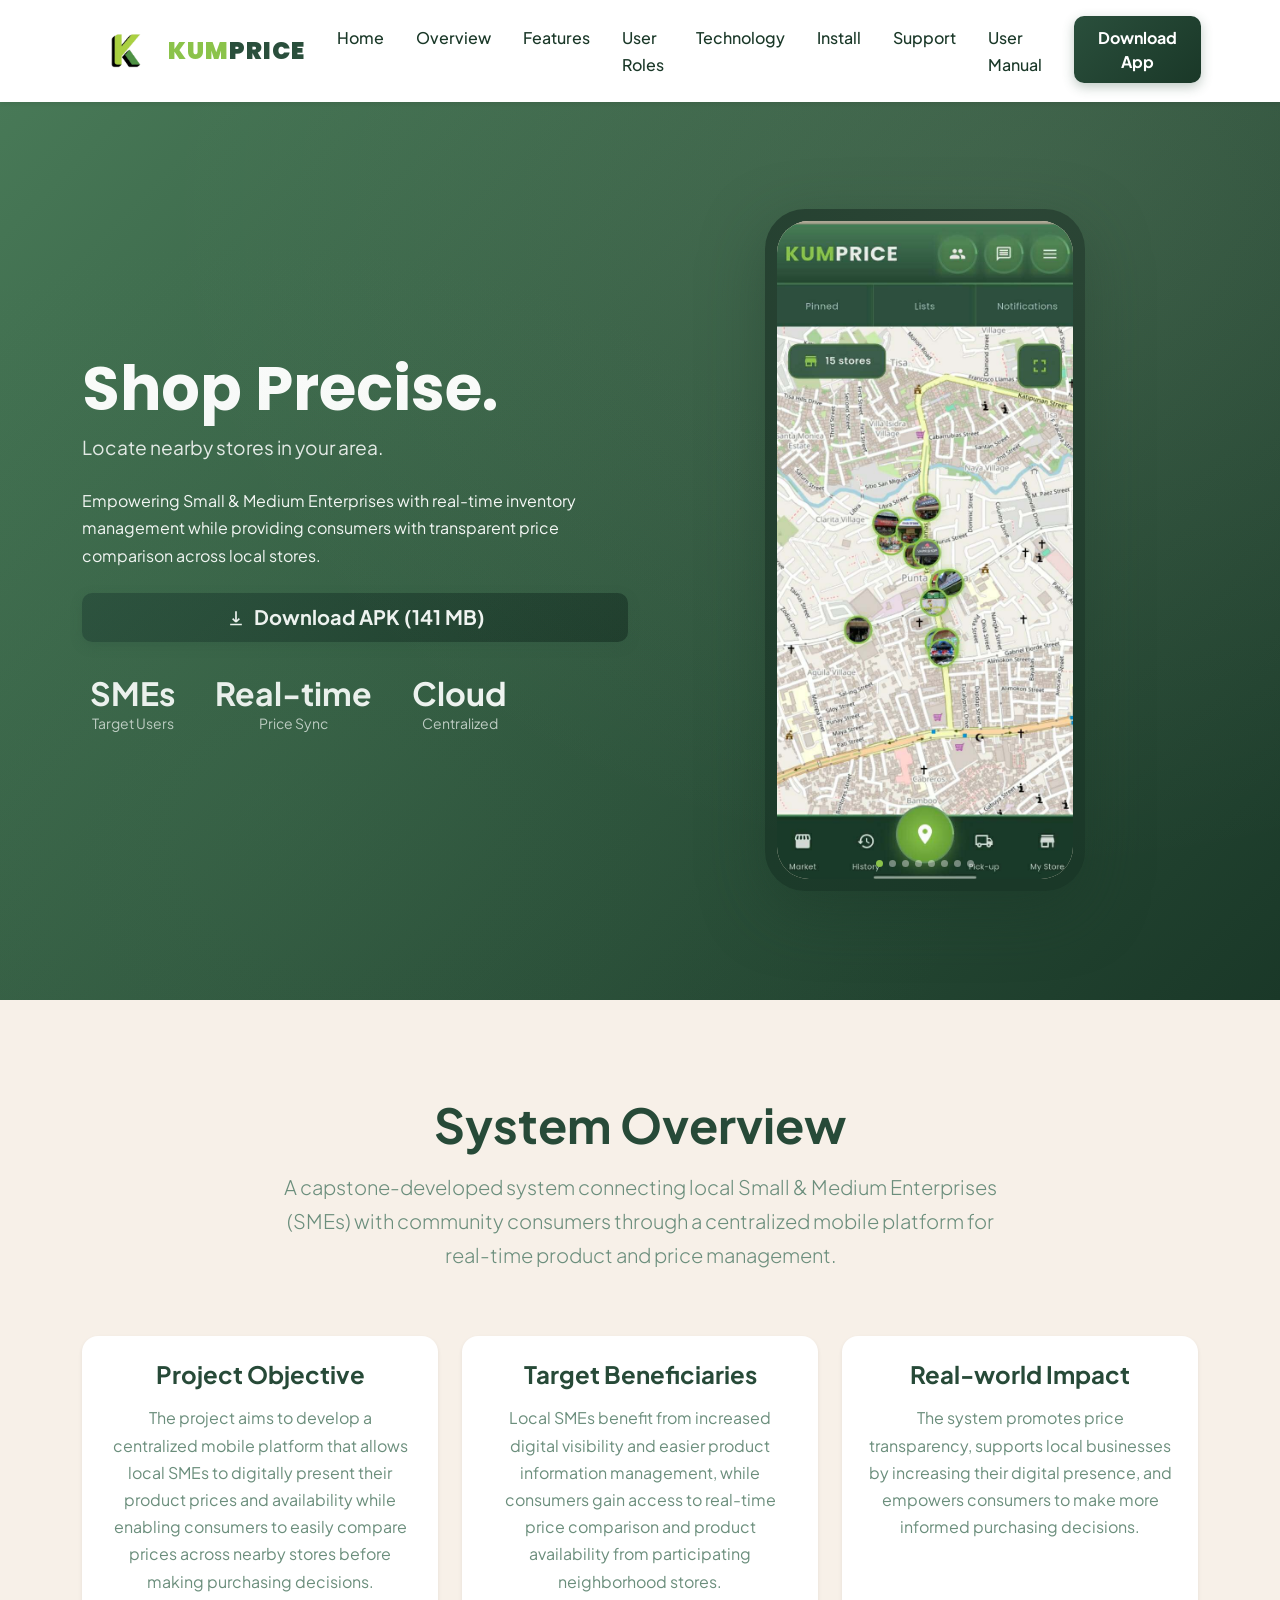
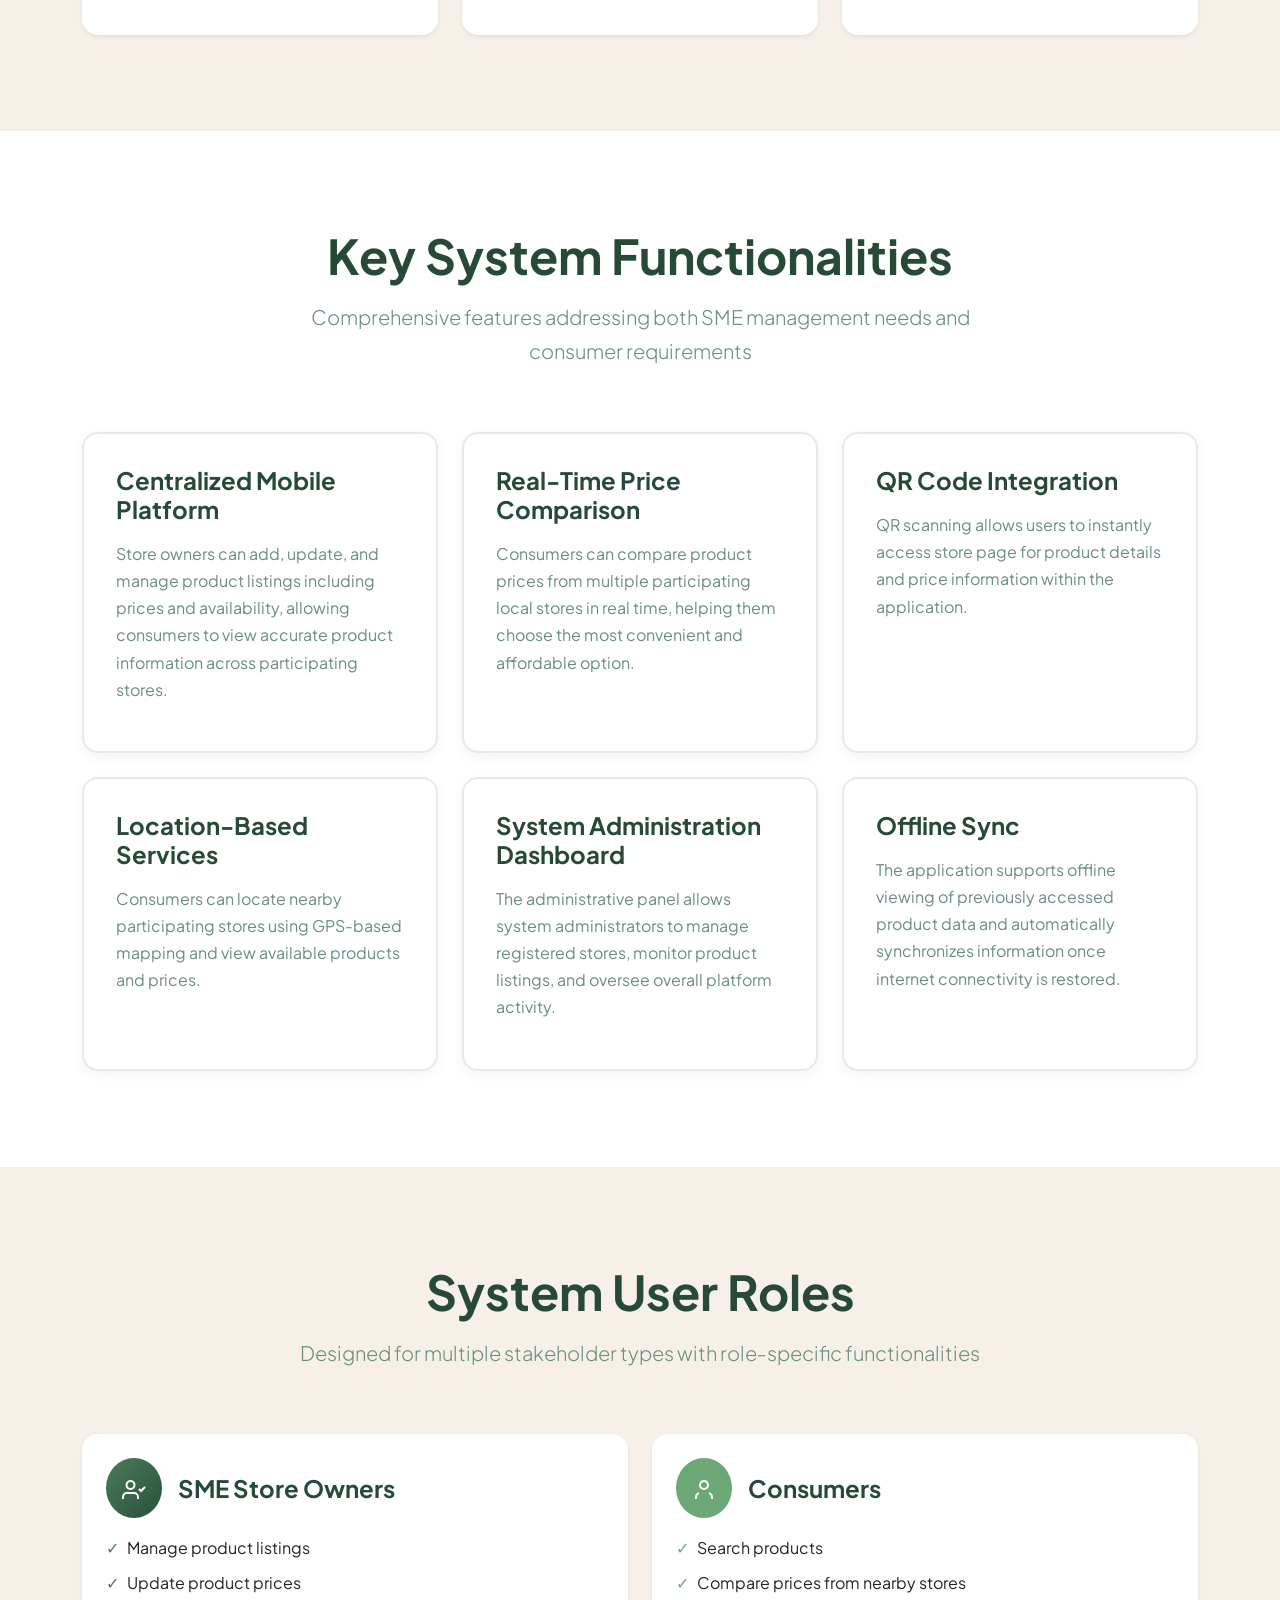
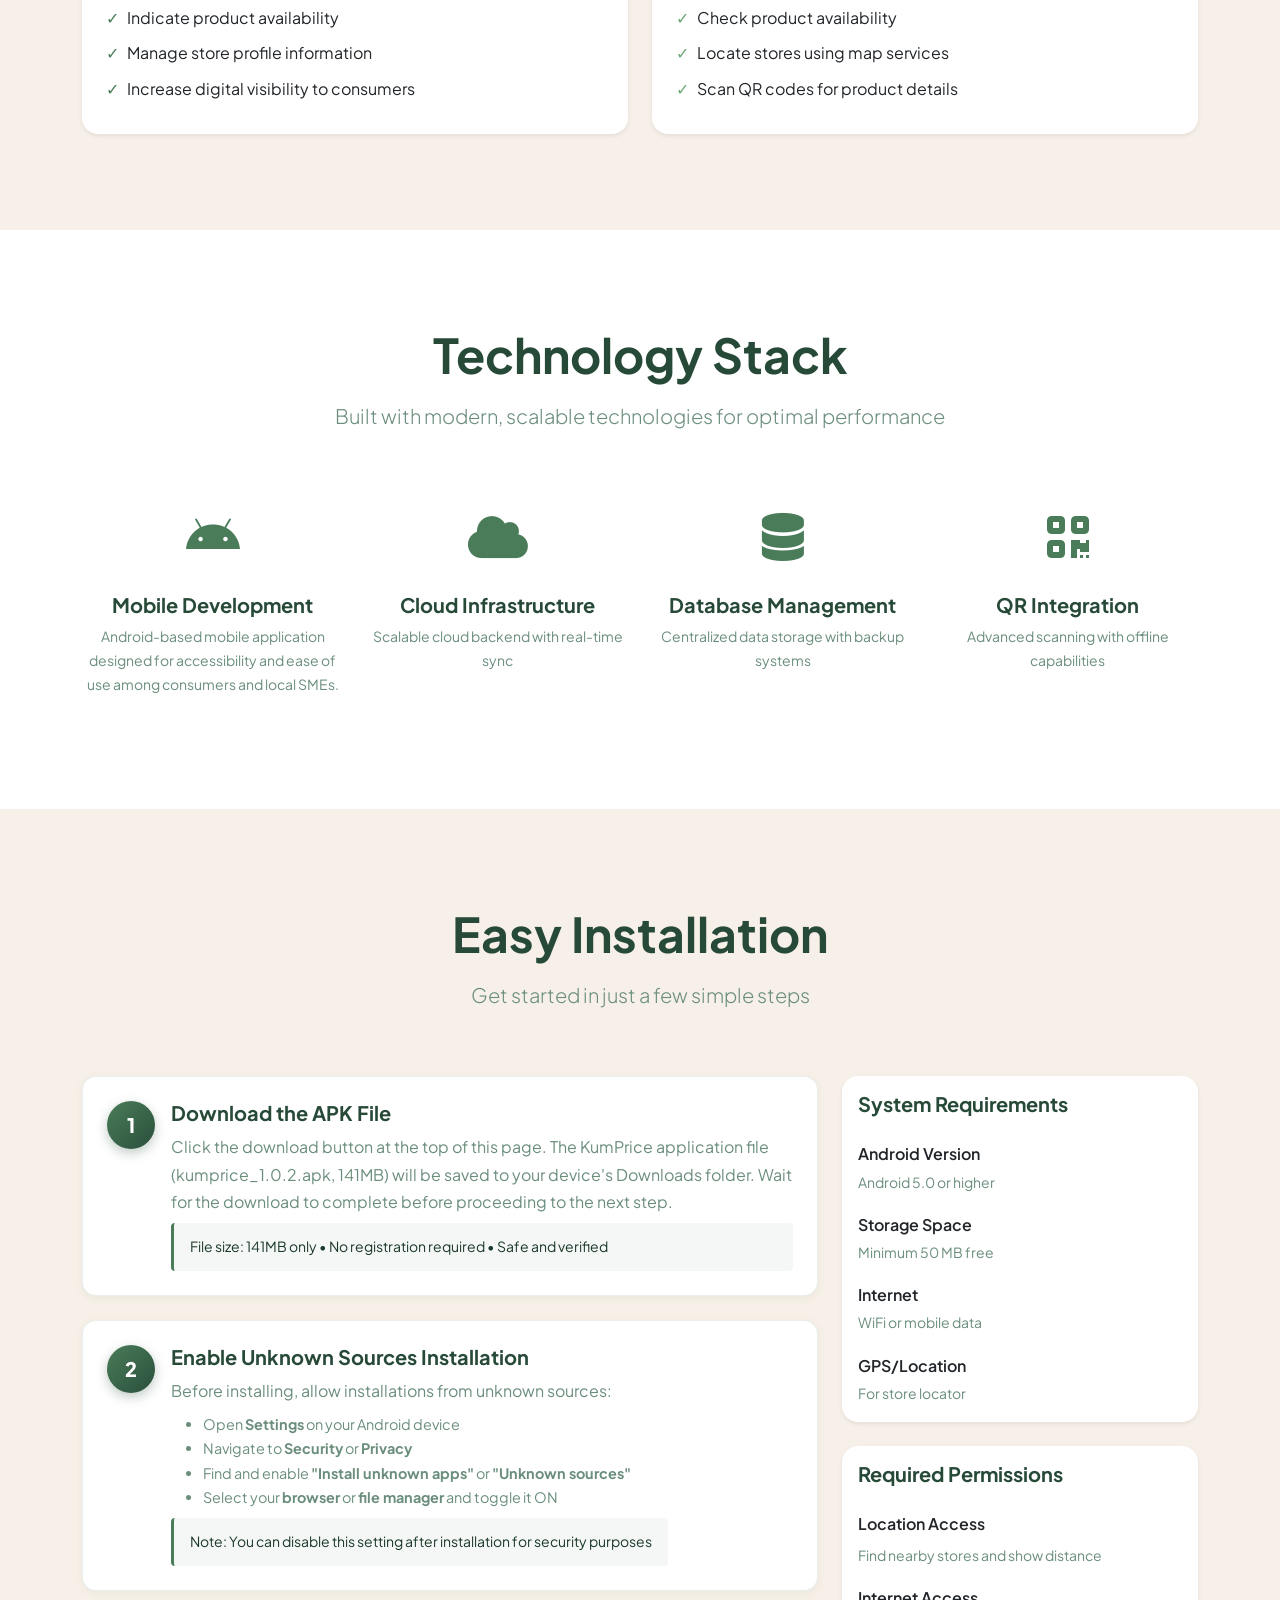
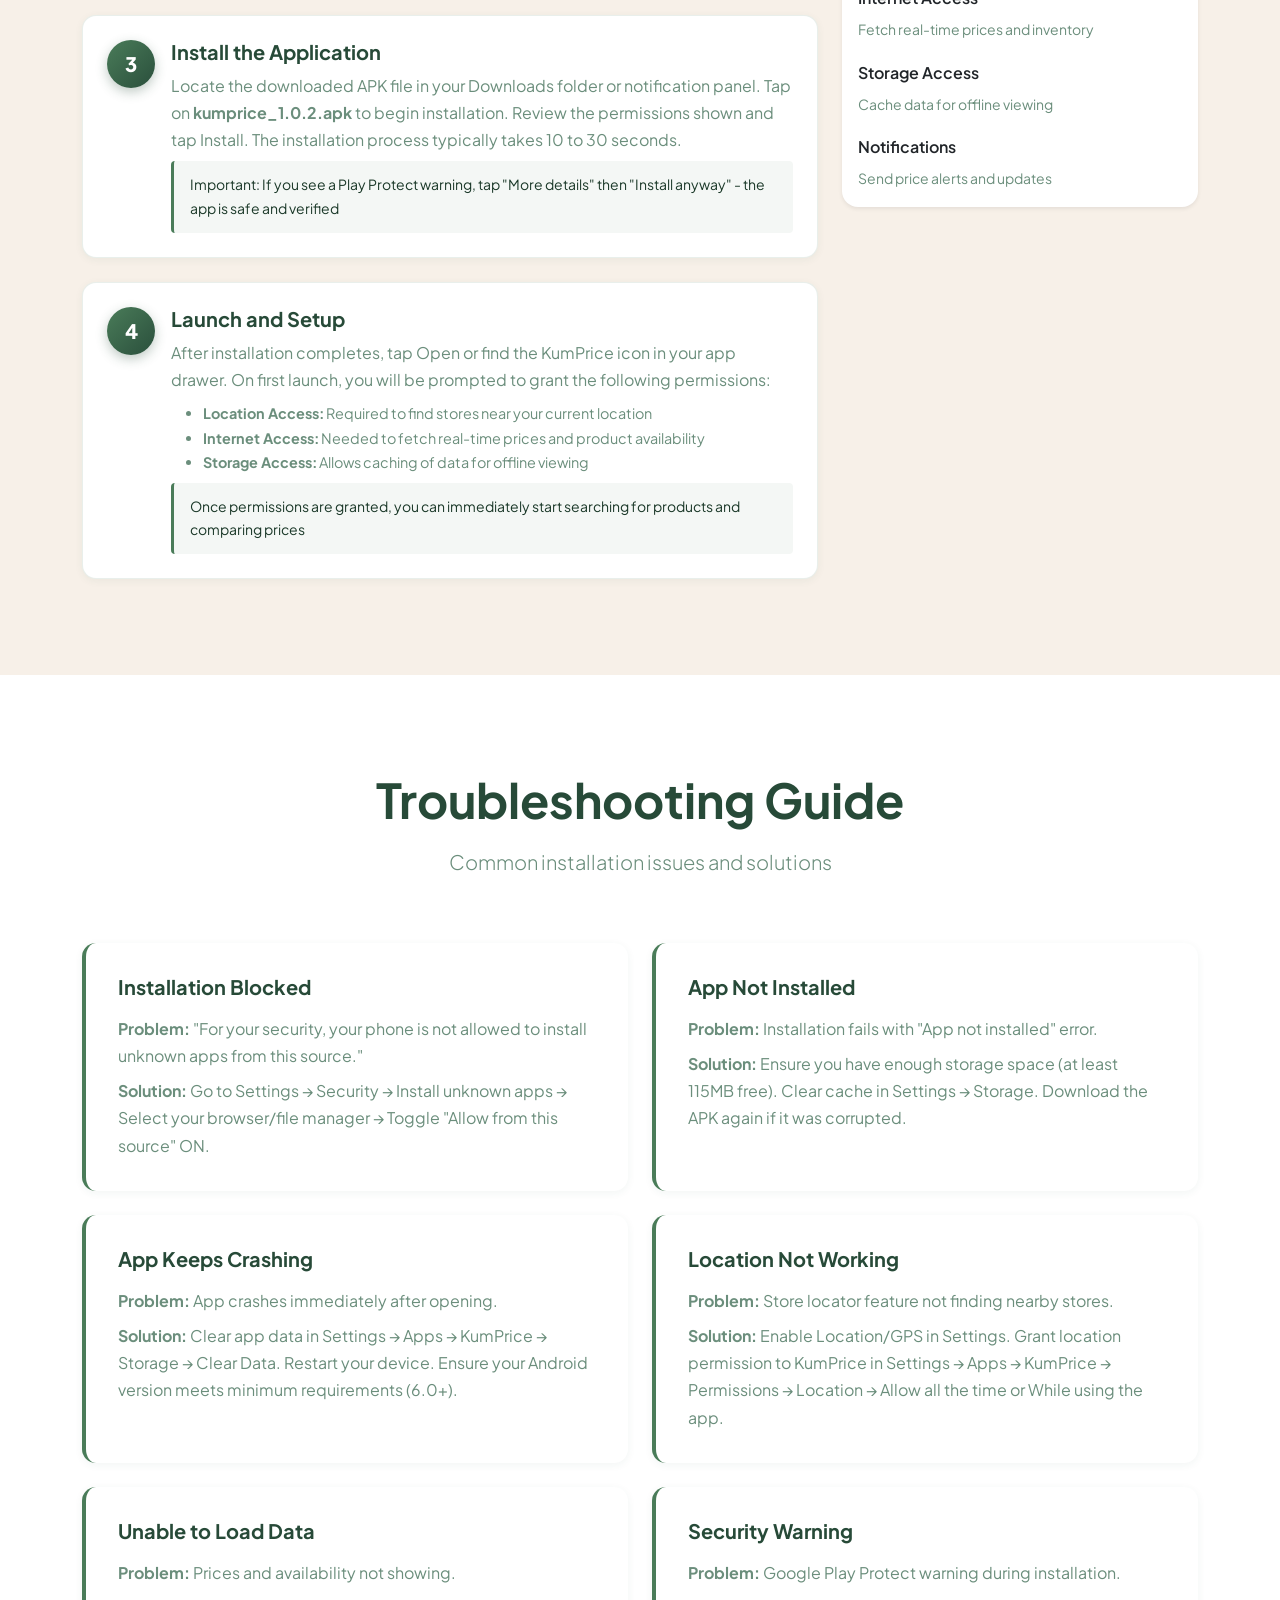
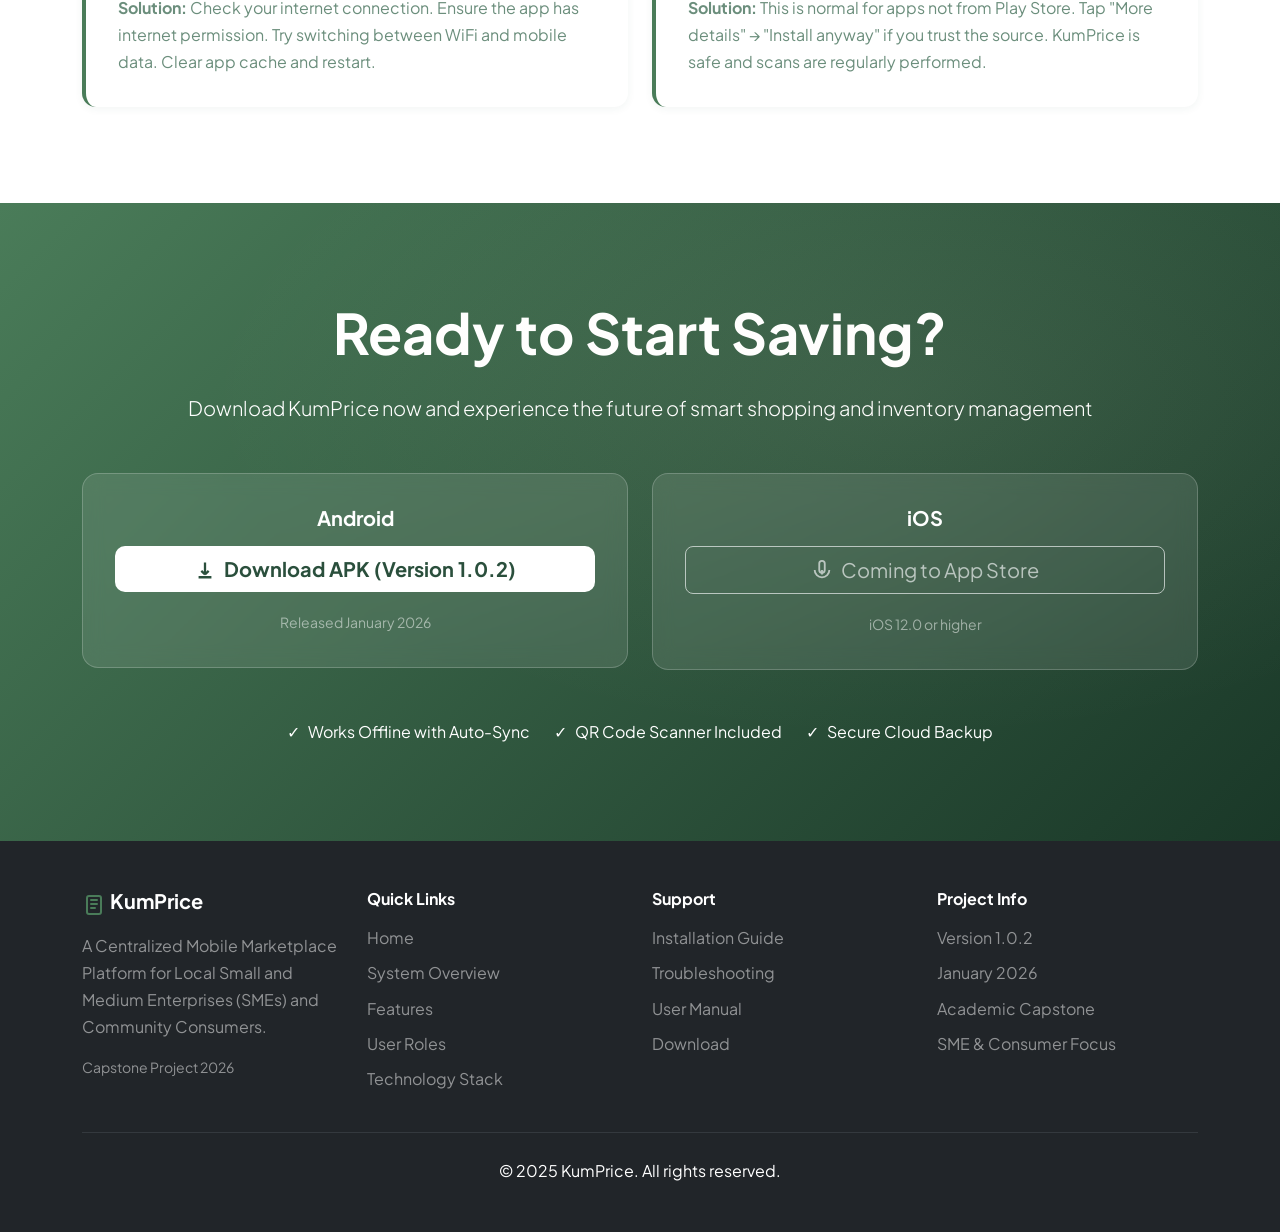
==== commit 7b59a21b: "New APK release version 1.0.2" ====
--- a/index.html
+++ b/index.html
@@ -375,7 +375,7 @@
                             <div>
                                 <h5 class="fw-bold mb-2">Download the APK File</h5>
                                 <p class="text-muted mb-2">Click the download button at the top of this page. The
-                                    KumPrice application file (kumprice_1.0.1.apk, 141MB) will be saved to your device's
+                                    KumPrice application file (kumprice_1.0.2.apk, 141MB) will be saved to your device's
                                     Downloads folder. Wait for the download to complete before proceeding to the next
                                     step.</p>
                                 <div class="detail-note">File size: 141MB only • No registration required • Safe and
@@ -409,7 +409,7 @@
                             <div>
                                 <h5 class="fw-bold mb-2">Install the Application</h5>
                                 <p class="text-muted mb-2">Locate the downloaded APK file in your Downloads folder or
-                                    notification panel. Tap on <strong>kumprice_1.0.1.apk</strong> to begin
+                                    notification panel. Tap on <strong>kumprice_1.0.2.apk</strong> to begin
                                     installation. Review the permissions shown and tap Install. The installation process
                                     typically takes 10 to 30 seconds.</p>
                                 <div class="detail-note">Important: If you see a Play Protect warning, tap "More
@@ -590,7 +590,7 @@
                                 stroke="currentColor" stroke-width="2.5">
                                 <path d="M12 5v13m0 0l-4-4m4 4l4-4M5 21h14" />
                             </svg>
-                            Download APK (Version 1.0.1)
+                            Download APK (Version 1.0.2)
                         </button>
                         <small class="text-white-50">Released January 2026</small>
                     </div>
@@ -670,7 +670,7 @@
                 <div class="col-lg-3 col-md-6">
                     <h6 class="fw-bold mb-3">Project Info</h6>
                     <ul class="list-unstyled">
-                        <li class="mb-2"><span class="text-white-50">Version 1.0.1</span></li>
+                        <li class="mb-2"><span class="text-white-50">Version 1.0.2</span></li>
                         <li class="mb-2"><span class="text-white-50">January 2026</span></li>
                         <li class="mb-2"><span class="text-white-50">Academic Capstone</span></li>
                         <li class="mb-2"><span class="text-white-50">SME & Consumer Focus</span></li>
@@ -933,8 +933,8 @@
 
             // Start the download
             const downloadLink = document.createElement('a');
-            downloadLink.href = 'https://github.com/kumpriceapp2025-del/KUMPRICE_APKS/releases/download/KUMPRICE_APKS/kumprice_1.0.1.apk';
-            downloadLink.download = 'kumprice_1.0.1.apk';
+            downloadLink.href = 'https://github.com/kumpriceapp2025-del/KUMPRICE_APKS/releases/download/KUMPRICE_APKS/kumprice_1.0.2.apk';
+            downloadLink.download = 'kumprice_1.0.2.apk';
             document.body.appendChild(downloadLink);
             downloadLink.click();
             document.body.removeChild(downloadLink);
--- a/assets/css/styles.css
+++ b/assets/css/styles.css
@@ -0,0 +1,982 @@
+:root {
+    /* ── Flutter KumPrice Palette ── */
+    --primary: #4A7C59;
+    --primary-light: #5A9068;
+    --primary-dark: #2A4F3C;
+    --primary-darker: #1A3828;
+    --accent: #6BA876;
+    --bg-cream: #F5E6D3;
+    --text-muted: #6B8E7C;
+
+    /* ── Semantic / Status ── */
+    --danger: #EF4444;
+    --danger-dark: #DC2626;
+    --warning: #FFA726;
+    --success: #4CAF50;
+    --success-dark: #059669;
+
+    /* ── Neutrals ── */
+    --dark: #0f172a;
+    --gray: #64748b;
+    --light-bg: #f8fafc;
+}
+
+* {
+    margin: 0;
+    padding: 0;
+    box-sizing: border-box;
+}
+
+body {
+    font-family: 'Plus Jakarta Sans', sans-serif;
+    color: var(--dark);
+    line-height: 1.7;
+    overflow-x: hidden;
+    background-color: #fff;
+}
+
+html {
+    overflow-x: hidden;
+    scrollbar-width: none;
+    -ms-overflow-style: none;
+    scroll-behavior: smooth;
+    scroll-padding-top: 80px;
+}
+
+html::-webkit-scrollbar,
+body::-webkit-scrollbar {
+    display: none;
+}
+
+/* ── Navbar ─────────────────────────────────── */
+.navbar {
+    padding: 1rem 0;
+    transition: all 0.3s;
+}
+
+.navbar.scrolled {
+    padding: 0.5rem 0;
+    background: white !important;
+    box-shadow: 0 2px 16px rgba(42, 79, 60, 0.12) !important;
+}
+
+.navbar.scrolled .navbar-brand {
+    font-size: 1.3rem;
+}
+
+.navbar.scrolled .brand-icon {
+    width: 24px;
+    height: 24px;
+}
+
+.navbar-brand {
+    font-size: 1.5rem;
+    color: var(--primary) !important;
+    transition: all 0.3s;
+    font-family: 'Poppins', sans-serif;
+    font-weight: 800;
+    letter-spacing: 1px;
+}
+
+.brand-icon {
+    font-size: 1.8rem;
+    color: var(--primary);
+}
+
+.nav-link {
+    font-weight: 500;
+    color: var(--primary-darker) !important;
+    padding: 0.5rem 1rem !important;
+    transition: color 0.3s;
+}
+
+.nav-link:hover {
+    color: var(--primary) !important;
+}
+
+/* ── Buttons ─────────────────────────────────── */
+.btn-primary {
+    color: #fff !important;
+    background: linear-gradient(135deg, var(--primary-dark), var(--primary-darker)) !important;
+    border: none !important;
+    padding: 0.6rem 1.5rem !important;
+    font-weight: 700;
+    border-radius: 10px;
+    transition: all 0.2s;
+    box-shadow: 0 4px 12px rgba(42, 79, 60, 0.3);
+}
+
+.btn-primary:hover {
+    background: linear-gradient(135deg, var(--primary-darker), var(--primary-dark)) !important;
+    transform: translateY(-2px);
+    box-shadow: 0 6px 18px rgba(42, 79, 60, 0.4);
+    color: #fff !important;
+}
+
+.btn-primary:active {
+    color: #fff !important;
+    transform: translateY(0);
+}
+
+.btn-outline-primary {
+    color: white !important;
+    border-color: rgba(255, 255, 255, 0.6) !important;
+    font-weight: 700;
+    border-radius: 10px;
+}
+
+.btn-outline-primary:hover {
+    background: white !important;
+    color: var(--primary-dark) !important;
+}
+
+.btn-light {
+    background: white !important;
+    color: var(--primary-dark) !important;
+    font-weight: 700;
+    border: none !important;
+    border-radius: 10px;
+    transition: all 0.3s;
+}
+
+.btn-light:hover {
+    transform: translateY(-3px);
+    box-shadow: 0 8px 24px rgba(0, 0, 0, 0.2);
+}
+
+/* ── Hero Section ────────────────────────────── */
+.hero-section {
+    background: linear-gradient(135deg, var(--primary) 0%, var(--primary-darker) 100%);
+    color: white;
+    padding-top: 100px;
+    position: relative;
+    overflow: hidden;
+}
+
+/* Subtle cream-tinted grain overlay matching Flutter bg */
+.hero-section::before {
+    content: '';
+    position: absolute;
+    inset: 0;
+    background:
+        radial-gradient(ellipse at 80% 20%, rgba(245, 230, 211, 0.08) 0%, transparent 60%),
+        radial-gradient(ellipse at 20% 80%, rgba(74, 124, 89, 0.15) 0%, transparent 50%);
+    pointer-events: none;
+}
+
+@media (max-width: 768px) {
+    .hero-content h1 {
+        font-size: 2.5rem !important;
+        line-height: 1.2;
+    }
+
+    .hero-content p {
+        font-size: 1.1rem !important;
+        line-height: 1.4;
+    }
+
+    .badge {
+        font-size: 0.8rem !important;
+        padding: 0.5rem 1rem !important;
+    }
+}
+
+@media (max-width: 576px) {
+    .hero-content h1 {
+        font-size: 2rem !important;
+    }
+
+    .hero-content p {
+        font-size: 1rem !important;
+    }
+}
+
+.info-pills {
+    display: flex;
+    flex-wrap: wrap;
+    gap: 0.75rem;
+}
+
+.info-pill {
+    display: inline-block;
+    background: rgba(255, 255, 255, 0.15);
+    color: white;
+    padding: 0.5rem 1rem;
+    border-radius: 8px;
+    font-size: 0.875rem;
+    font-weight: 600;
+    border: 1px solid rgba(255, 255, 255, 0.25);
+}
+
+.detail-note {
+    background: rgba(245, 230, 211, 0.15);
+    border-left: 3px solid rgba(255, 255, 255, 0.5);
+    padding: 0.75rem 1rem;
+    font-size: 0.875rem;
+    color: rgba(255, 255, 255, 0.85);
+    margin-top: 0.5rem;
+    border-radius: 4px;
+}
+
+/* For non-hero sections */
+section .detail-note {
+    background: rgba(74, 124, 89, 0.06);
+    border-left: 3px solid var(--primary);
+    color: var(--primary-darker);
+}
+
+.hero-content .lead {
+    color: rgba(255, 255, 255, 0.95) !important;
+}
+
+.hero-content .text-muted {
+    color: rgba(255, 255, 255, 0.9) !important;
+}
+
+.stat-item {
+    text-align: center;
+    padding: 0.5rem;
+}
+
+.stat-item small {
+    color: rgba(255, 255, 255, 0.75) !important;
+    display: block;
+}
+
+/* ── Badge ───────────────────────────────────── */
+.badge {
+    font-size: 0.9rem;
+    font-weight: 700;
+    letter-spacing: 0.5px;
+    background: rgba(245, 230, 211, 0.25) !important;
+    color: white !important;
+    border: 1px solid rgba(255, 255, 255, 0.3);
+    border-radius: 20px;
+}
+
+/* ── Phone Mockup ────────────────────────────── */
+.phone-mockup {
+    max-width: 320px;
+    width: 100%;
+}
+
+.phone-frame {
+    background: var(--primary-darker);
+    border-radius: 40px;
+    padding: 12px;
+    box-shadow: 0 20px 60px rgba(26, 56, 40, 0.5);
+    width: 100%;
+}
+
+.phone-screen {
+    background: var(--bg-cream);
+    border-radius: 32px;
+    overflow: hidden;
+    aspect-ratio: 745/1658;
+    position: relative;
+}
+
+.app-ui {
+    padding: 24px 20px;
+    height: 100%;
+    display: flex;
+    flex-direction: column;
+}
+
+.search-bar {
+    background: #f1f5f9;
+    padding: 14px 16px;
+    border-radius: 12px;
+    color: var(--gray);
+    font-size: 0.95rem;
+    margin-bottom: 20px;
+}
+
+.product-card {
+    background: linear-gradient(135deg, var(--primary), var(--primary-light));
+    color: white;
+    padding: 24px;
+    border-radius: 16px;
+}
+
+.product-name {
+    font-weight: 600;
+    margin-bottom: 8px;
+}
+
+.product-price {
+    font-size: 1.8rem;
+    font-weight: 800;
+    margin-bottom: 8px;
+}
+
+.product-status {
+    opacity: 0.95;
+}
+
+/* ── Section backgrounds ─────────────────────── */
+/* Replace Bootstrap bg-light with a cream-tinted version */
+.bg-light {
+    background-color: #f7f0e8 !important;
+    /* soft warm cream */
+}
+
+/* ── Cards ───────────────────────────────────── */
+.card {
+    border: 1px solid rgba(74, 124, 89, 0.12);
+    border-radius: 16px;
+}
+
+.card:hover {
+    box-shadow: 0 8px 24px rgba(42, 79, 60, 0.1);
+}
+
+/* ── Feature Cards ───────────────────────────── */
+.feature-card {
+    padding: 2rem;
+    border-radius: 16px;
+    background: white;
+    border: 2px solid rgba(74, 124, 89, 0.15);
+    box-shadow: 0 4px 12px rgba(42, 79, 60, 0.06);
+    transition: all 0.3s ease;
+    height: 100%;
+}
+
+.feature-card:hover {
+    border-color: var(--primary);
+    transform: translateY(-5px);
+    box-shadow: 0 12px 28px rgba(74, 124, 89, 0.18);
+}
+
+/* ── Installation Steps ──────────────────────── */
+.installation-step {
+    background: white;
+    padding: 1.5rem;
+    border-radius: 14px;
+    border: 1.5px solid rgba(74, 124, 89, 0.12);
+    box-shadow: 0 2px 8px rgba(42, 79, 60, 0.06);
+    transition: all 0.3s;
+}
+
+.installation-step:hover {
+    transform: translateX(8px);
+    box-shadow: 0 6px 20px rgba(42, 79, 60, 0.12);
+    border-color: var(--primary);
+}
+
+.step-number {
+    width: 48px;
+    height: 48px;
+    background: linear-gradient(135deg, var(--primary), var(--primary-dark));
+    color: white;
+    border-radius: 50%;
+    display: flex;
+    align-items: center;
+    justify-content: center;
+    font-weight: 800;
+    font-size: 1.25rem;
+    flex-shrink: 0;
+    box-shadow: 0 4px 12px rgba(42, 79, 60, 0.3);
+}
+
+/* ── Troubleshoot Cards ──────────────────────── */
+.troubleshoot-card {
+    background: white;
+    padding: 2rem;
+    border-radius: 14px;
+    border-left: 4px solid var(--primary);
+    box-shadow: 0 2px 8px rgba(42, 79, 60, 0.06);
+    transition: all 0.3s ease;
+    height: 100%;
+}
+
+.troubleshoot-card:hover {
+    box-shadow: 0 8px 24px rgba(42, 79, 60, 0.12);
+    border-left-color: var(--primary-dark);
+}
+
+/* ── CTA Section ─────────────────────────────── */
+.cta-section {
+    background: linear-gradient(135deg, var(--primary) 0%, var(--primary-darker) 100%);
+    position: relative;
+    overflow: hidden;
+}
+
+.cta-section::before {
+    content: '';
+    position: absolute;
+    inset: 0;
+    background: radial-gradient(ellipse at 70% 30%, rgba(245, 230, 211, 0.07) 0%, transparent 55%);
+    pointer-events: none;
+}
+
+/* ── Download Cards ──────────────────────────── */
+.download-card {
+    background: rgba(255, 255, 255, 0.1);
+    border-radius: 16px;
+    padding: 2rem;
+    backdrop-filter: blur(10px);
+    border: 1.5px solid rgba(255, 255, 255, 0.2);
+    transition: all 0.3s ease;
+}
+
+.download-card:hover {
+    background: rgba(255, 255, 255, 0.16);
+    transform: translateY(-3px);
+    box-shadow: 0 12px 32px rgba(26, 56, 40, 0.3);
+}
+
+/* ── User Roles Section ──────────────────────── */
+.bg-accent {
+    background-color: var(--accent) !important;
+}
+
+.text-accent {
+    color: var(--accent) !important;
+}
+
+/* Primary colored circle icons in user roles */
+.bg-primary {
+    background: linear-gradient(135deg, var(--primary), var(--primary-dark)) !important;
+}
+
+/* ── Technology Stack ────────────────────────── */
+.tech-icon {
+    height: 80px;
+    display: flex;
+    align-items: center;
+    justify-content: center;
+}
+
+.tech-icon i {
+    transition: transform 0.3s ease;
+    color: var(--primary) !important;
+}
+
+.tech-icon:hover i {
+    transform: scale(1.15);
+}
+
+/* ── Accordion (Manual) ──────────────────────── */
+.accordion-button:not(.collapsed) {
+    color: var(--primary-dark);
+    background-color: rgba(74, 124, 89, 0.08);
+    box-shadow: inset 0 -1px 0 rgba(74, 124, 89, 0.15);
+}
+
+.accordion-button:focus {
+    box-shadow: 0 0 0 0.2rem rgba(74, 124, 89, 0.25);
+}
+
+/* ── Store Map Section ───────────────────────── */
+#store-map {
+    background: linear-gradient(to bottom, #f7f0e8 0%, #ffffff 100%);
+}
+
+.map-container {
+    position: relative;
+    border-radius: 16px;
+    overflow: hidden;
+    box-shadow: 0 4px 20px rgba(42, 79, 60, 0.15);
+}
+
+.interactive-map {
+    width: 100%;
+    height: 500px;
+    background: linear-gradient(135deg, rgba(245, 230, 211, 0.6) 0%, rgba(107, 168, 118, 0.15) 100%);
+    position: relative;
+    overflow: hidden;
+}
+
+.map-overlay {
+    position: absolute;
+    top: 0;
+    left: 0;
+    width: 100%;
+    height: 100%;
+    background-image:
+        repeating-linear-gradient(0deg, rgba(74, 124, 89, 0.04) 0px, transparent 1px, transparent 40px, rgba(74, 124, 89, 0.04) 41px),
+        repeating-linear-gradient(90deg, rgba(74, 124, 89, 0.04) 0px, transparent 1px, transparent 40px, rgba(74, 124, 89, 0.04) 41px);
+}
+
+.marker-pin.open {
+    background: var(--primary);
+    box-shadow: 0 4px 12px rgba(74, 124, 89, 0.45);
+}
+
+.marker-pin.closed {
+    background: #94a3b8;
+    box-shadow: 0 4px 12px rgba(148, 163, 184, 0.3);
+}
+
+.map-control-btn {
+    color: var(--primary);
+}
+
+.map-control-btn:hover {
+    background: var(--primary);
+    color: white;
+}
+
+.store-item:hover {
+    border-color: var(--primary);
+    box-shadow: 0 4px 12px rgba(74, 124, 89, 0.12);
+}
+
+.status-badge.open {
+    background: rgba(74, 124, 89, 0.15);
+    color: var(--primary-dark);
+}
+
+.status-badge.closed {
+    background: #f1f5f9;
+    color: #64748b;
+}
+
+/* ── Scroll-to-top ───────────────────────────── */
+.scroll-to-top {
+    position: fixed;
+    bottom: 30px;
+    right: 30px;
+    width: 50px;
+    height: 50px;
+    background: linear-gradient(135deg, var(--primary), var(--primary-dark));
+    color: white;
+    border: none;
+    border-radius: 50%;
+    display: flex;
+    align-items: center;
+    justify-content: center;
+    cursor: pointer;
+    box-shadow: 0 4px 16px rgba(42, 79, 60, 0.45);
+    opacity: 0;
+    visibility: hidden;
+    transition: all 0.3s ease;
+    z-index: 999;
+    font-size: 24px;
+}
+
+.scroll-to-top.show {
+    opacity: 1;
+    visibility: visible;
+}
+
+.scroll-to-top:hover {
+    background: linear-gradient(135deg, var(--primary-dark), var(--primary-darker));
+    transform: translateY(-5px);
+    box-shadow: 0 8px 24px rgba(26, 56, 40, 0.5);
+}
+
+/* ── Footer ──────────────────────────────────── */
+footer {
+    background: var(--primary-darker) !important;
+}
+
+footer a:hover {
+    color: var(--accent) !important;
+}
+
+footer hr {
+    border-color: rgba(107, 168, 118, 0.25) !important;
+}
+
+/* ── Animations ──────────────────────────────── */
+@keyframes fadeInUp {
+    from {
+        opacity: 0;
+        transform: translateY(30px);
+    }
+
+    to {
+        opacity: 1;
+        transform: translateY(0);
+    }
+}
+
+@keyframes bounce {
+
+    0%,
+    100% {
+        transform: rotate(-45deg) translateY(0);
+    }
+
+    50% {
+        transform: rotate(-45deg) translateY(-10px);
+    }
+}
+
+.hero-content,
+.phone-mockup {
+    animation: fadeInUp 0.8s ease-out;
+}
+
+.map-marker {
+    position: absolute;
+    cursor: pointer;
+    z-index: 10;
+    transition: transform 0.3s ease;
+}
+
+.map-marker:hover {
+    transform: scale(1.1);
+    z-index: 20;
+}
+
+.marker-pin {
+    width: 32px;
+    height: 32px;
+    border-radius: 50% 50% 50% 0;
+    transform: rotate(-45deg);
+    display: flex;
+    align-items: center;
+    justify-content: center;
+    position: relative;
+    animation: bounce 2s infinite;
+}
+
+.marker-pin::after {
+    content: '';
+    width: 12px;
+    height: 12px;
+    background: white;
+    border-radius: 50%;
+    transform: rotate(45deg);
+}
+
+.marker-tooltip {
+    position: absolute;
+    bottom: 45px;
+    left: 50%;
+    transform: translateX(-50%);
+    background: white;
+    padding: 12px 16px;
+    border-radius: 10px;
+    box-shadow: 0 4px 16px rgba(26, 56, 40, 0.15);
+    white-space: nowrap;
+    opacity: 0;
+    visibility: hidden;
+    transition: all 0.3s ease;
+    pointer-events: none;
+}
+
+.marker-tooltip::before {
+    content: '';
+    position: absolute;
+    bottom: -6px;
+    left: 50%;
+    transform: translateX(-50%);
+    border-left: 6px solid transparent;
+    border-right: 6px solid transparent;
+    border-top: 6px solid white;
+}
+
+.map-marker:hover .marker-tooltip {
+    opacity: 1;
+    visibility: visible;
+}
+
+.map-controls {
+    position: absolute;
+    bottom: 20px;
+    right: 20px;
+    display: flex;
+    flex-direction: column;
+    gap: 8px;
+}
+
+.map-control-btn {
+    width: 40px;
+    height: 40px;
+    background: white;
+    border: none;
+    border-radius: 10px;
+    box-shadow: 0 2px 8px rgba(0, 0, 0, 0.12);
+    cursor: pointer;
+    display: flex;
+    align-items: center;
+    justify-content: center;
+    font-size: 20px;
+    font-weight: bold;
+    transition: all 0.3s ease;
+}
+
+.store-list {
+    background: white;
+    border-radius: 16px;
+    padding: 24px;
+    box-shadow: 0 4px 20px rgba(42, 79, 60, 0.1);
+    height: 500px;
+    overflow-y: auto;
+}
+
+.store-items {
+    display: flex;
+    flex-direction: column;
+    gap: 16px;
+}
+
+.store-item {
+    padding: 16px;
+    border-radius: 14px;
+    border: 2px solid rgba(74, 124, 89, 0.12);
+    transition: all 0.3s ease;
+    cursor: pointer;
+}
+
+.store-item.closed {
+    opacity: 0.6;
+}
+
+.status-badge {
+    display: inline-block;
+    padding: 4px 12px;
+    border-radius: 20px;
+    font-size: 0.75rem;
+    font-weight: 700;
+}
+
+/* ── Phone Slideshow ─────────────────────────── */
+.phone-slideshow {
+    position: absolute;
+    inset: 0;
+    overflow: hidden;
+    touch-action: none;
+    cursor: grab;
+}
+
+.phone-slideshow:active {
+    cursor: grabbing;
+}
+
+.slides-track {
+    display: flex;
+    width: 100%;
+    height: 100%;
+    transition: transform 0.4s ease;
+    will-change: transform;
+}
+
+.phone-slideshow .slide {
+    flex: 0 0 100%;
+    width: 100%;
+    height: 100%;
+    object-fit: cover;
+    -webkit-user-drag: none;
+    pointer-events: none;
+    user-select: none;
+}
+
+.slide-dots {
+    position: absolute;
+    bottom: 12px;
+    left: 50%;
+    transform: translateX(-50%);
+    display: flex;
+    gap: 6px;
+    z-index: 10;
+}
+
+.dot {
+    width: 7px;
+    height: 7px;
+    border-radius: 50%;
+    background: rgba(255, 255, 255, 0.4);
+    transition: background 0.3s;
+}
+
+.dot.active {
+    background: #8BC34A;
+}
+
+/* ── Text color helpers ───────────────────────── */
+.text-primary {
+    color: var(--primary) !important;
+}
+
+.text-muted {
+    color: var(--text-muted) !important;
+}
+
+/* ── Titles on light backgrounds ────────────────── */
+section:not(.hero-section):not(.cta-section) h1,
+section:not(.hero-section):not(.cta-section) h2,
+section:not(.hero-section):not(.cta-section) h3,
+section:not(.hero-section):not(.cta-section) h4,
+section:not(.hero-section):not(.cta-section) h5,
+section:not(.hero-section):not(.cta-section) h6,
+.modal-content h1,
+.modal-content h2,
+.modal-content h3,
+.modal-content h4,
+.modal-content h5,
+.modal-content h6 {
+    color: #274a38;
+}
+
+@media (max-width: 576px) {
+    .hero-content h1 {
+        font-size: 2.5rem !important;
+    }
+}
+
+/* ── Responsive ──────────────────────────────── */
+@media (max-width: 991px) {
+    .hero-section {
+        min-height: auto !important;
+    }
+
+    .hero-section .row {
+        min-height: auto !important;
+    }
+
+    .phone-mockup {
+        max-width: 260px;
+        margin-bottom: 2rem;
+    }
+
+    .navbar {
+        padding: 0.3rem 0 !important;
+    }
+
+    .navbar-brand img {
+        width: 60px !important;
+        height: 60px !important;
+        margin-top: -8px !important;
+        margin-bottom: -8px !important;
+    }
+
+    .navbar-brand span {
+        font-size: 1.1rem !important;
+    }
+
+    .navbar-toggler {
+        padding: 0.2rem 0.5rem;
+        font-size: 0.9rem;
+    }
+
+    .navbar-nav {
+        padding-top: 0.5rem;
+    }
+
+    .container {
+        overflow-x: hidden;
+    }
+
+    .interactive-map {
+        height: 400px;
+    }
+
+    .store-list {
+        height: auto;
+        max-height: 500px;
+        margin-top: 24px;
+    }
+}
+
+@media (max-width: 767px) {
+    .display-3 {
+        font-size: 2.25rem !important;
+        line-height: 1.2 !important;
+        margin-bottom: 1.5rem !important;
+    }
+
+    .display-4 {
+        font-size: 1.75rem !important;
+    }
+
+    .display-5 {
+        font-size: 1.5rem !important;
+    }
+
+    .lead {
+        font-size: 1rem !important;
+        line-height: 1.6 !important;
+        margin-bottom: 1.5rem !important;
+    }
+
+    .hero-section {
+        padding-top: 80px;
+        padding-bottom: 40px;
+    }
+
+    .hero-section .row {
+        padding-top: 2rem !important;
+        padding-bottom: 2rem !important;
+    }
+
+    .hero-content {
+        text-align: left;
+        padding: 0 0.5rem;
+    }
+
+    .hero-content .d-flex {
+        justify-content: space-between;
+    }
+
+    .hero-content .btn-lg {
+        font-size: 0.95rem !important;
+        padding: 0.65rem 1.25rem !important;
+        white-space: nowrap;
+    }
+
+    .hero-content .btn-lg svg {
+        width: 16px;
+        height: 16px;
+    }
+
+    .phone-mockup {
+        max-width: 240px;
+        margin: 0 auto 2rem auto;
+    }
+
+    .phone-frame {
+        padding: 8px;
+    }
+
+    .app-ui {
+        padding: 16px 12px;
+    }
+
+    .search-bar {
+        padding: 10px 12px;
+        font-size: 0.85rem;
+        margin-bottom: 16px;
+    }
+
+    .product-card {
+        padding: 16px;
+    }
+
+    .product-price {
+        font-size: 1.5rem !important;
+    }
+
+    .stat-item {
+        flex: 0 0 auto;
+        min-width: 90px;
+        text-align: center;
+    }
+
+    .stat-item .h2 {
+        font-size: 1.75rem !important;
+        margin-bottom: 0.25rem !important;
+    }
+
+    .stat-item small {
+        font-size: 0.8rem;
+    }
+
+    .btn-lg {
+        font-size: 1rem !important;
+        padding: 0.75rem 1.5rem !important;
+    }
+
+    .installation-step:hover {
+        transform: none;
+    }
+
+    .d-flex.gap-3,
+    .d-flex.gap-4 {
+        gap: 1rem !important;
+    }
+}
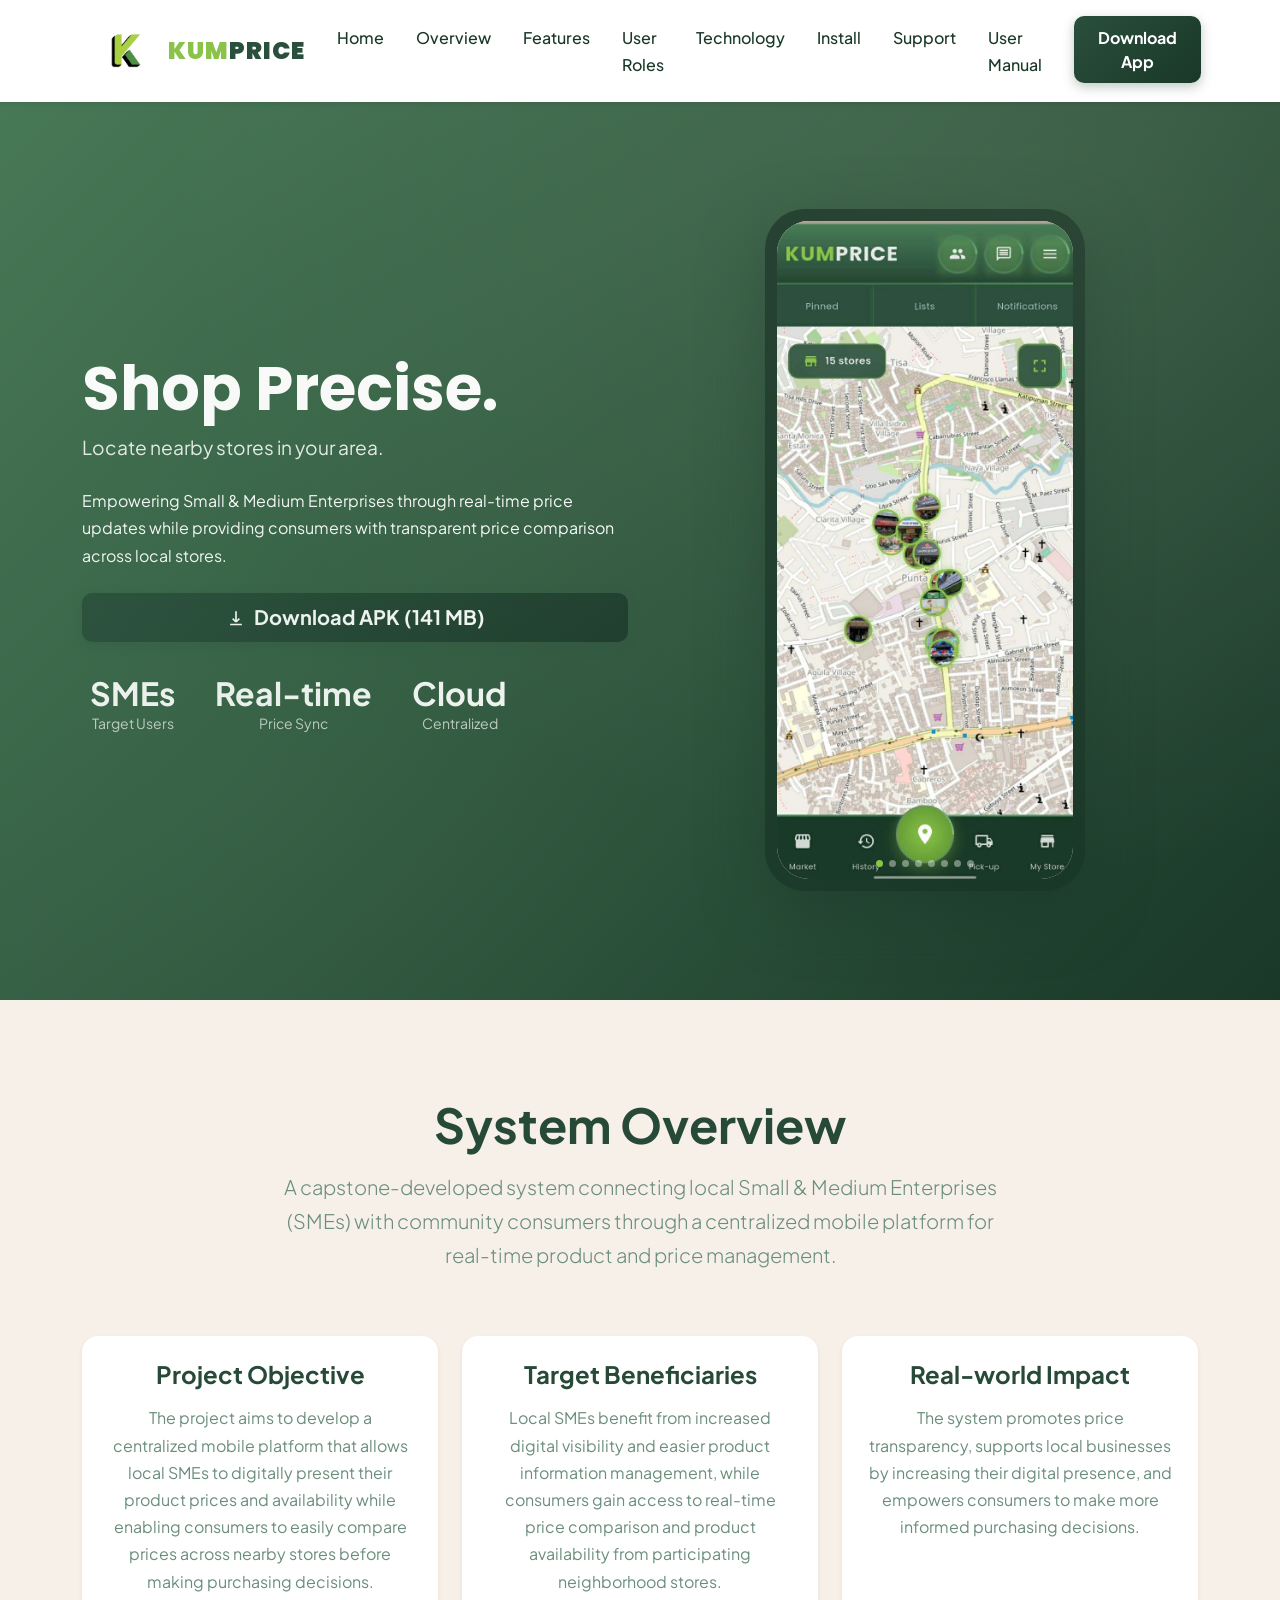
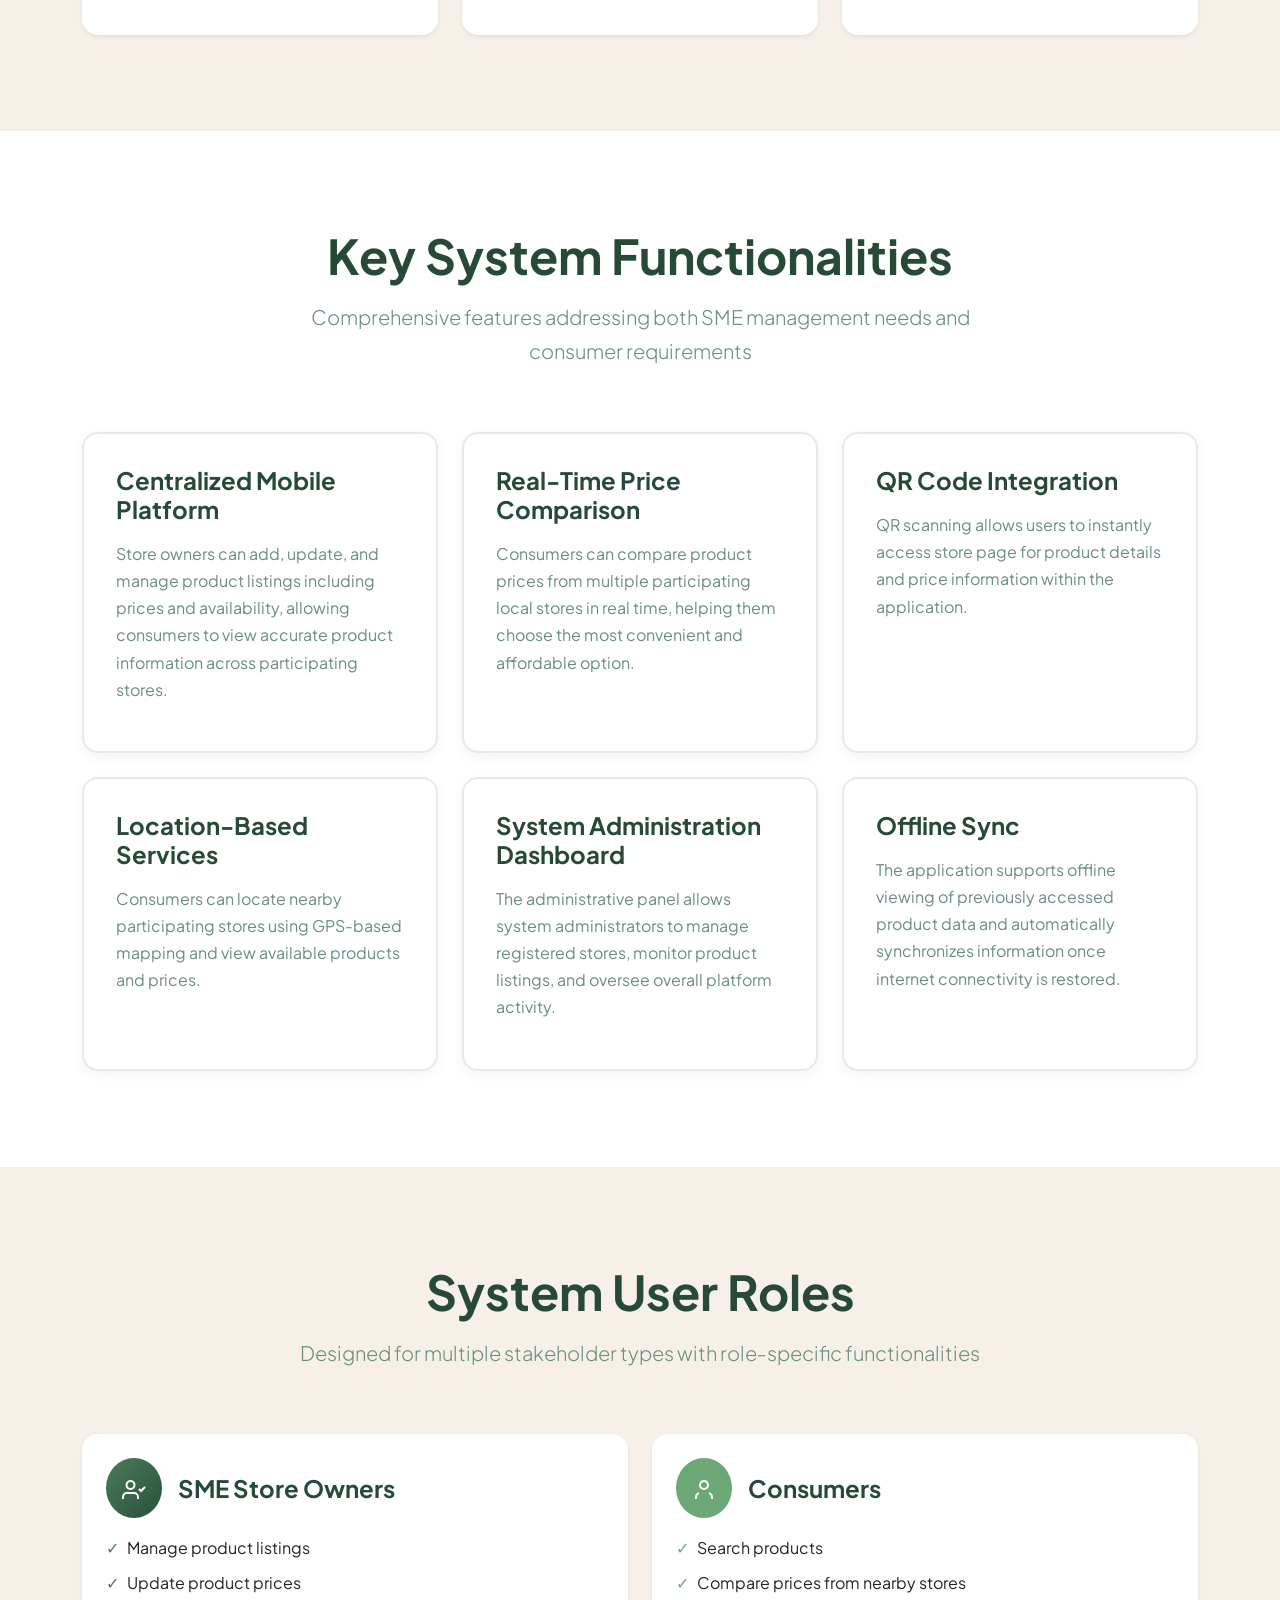
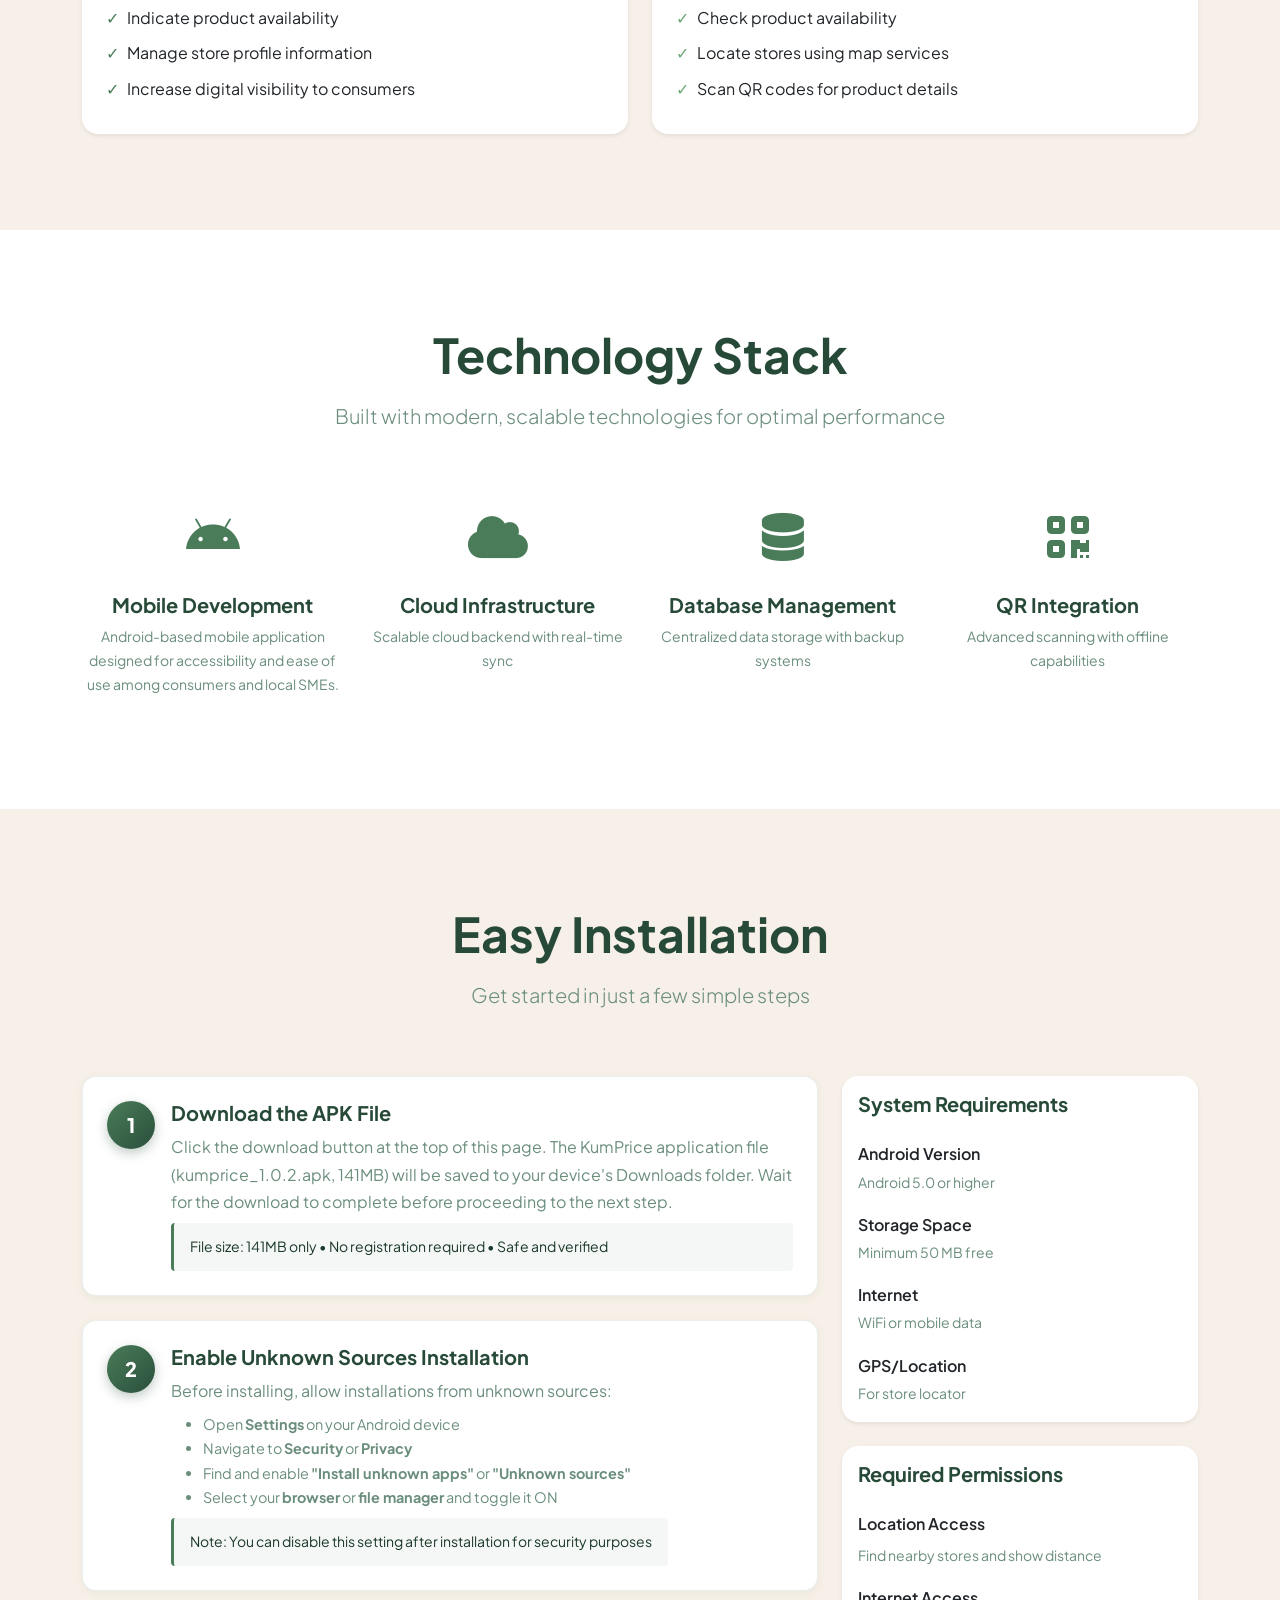
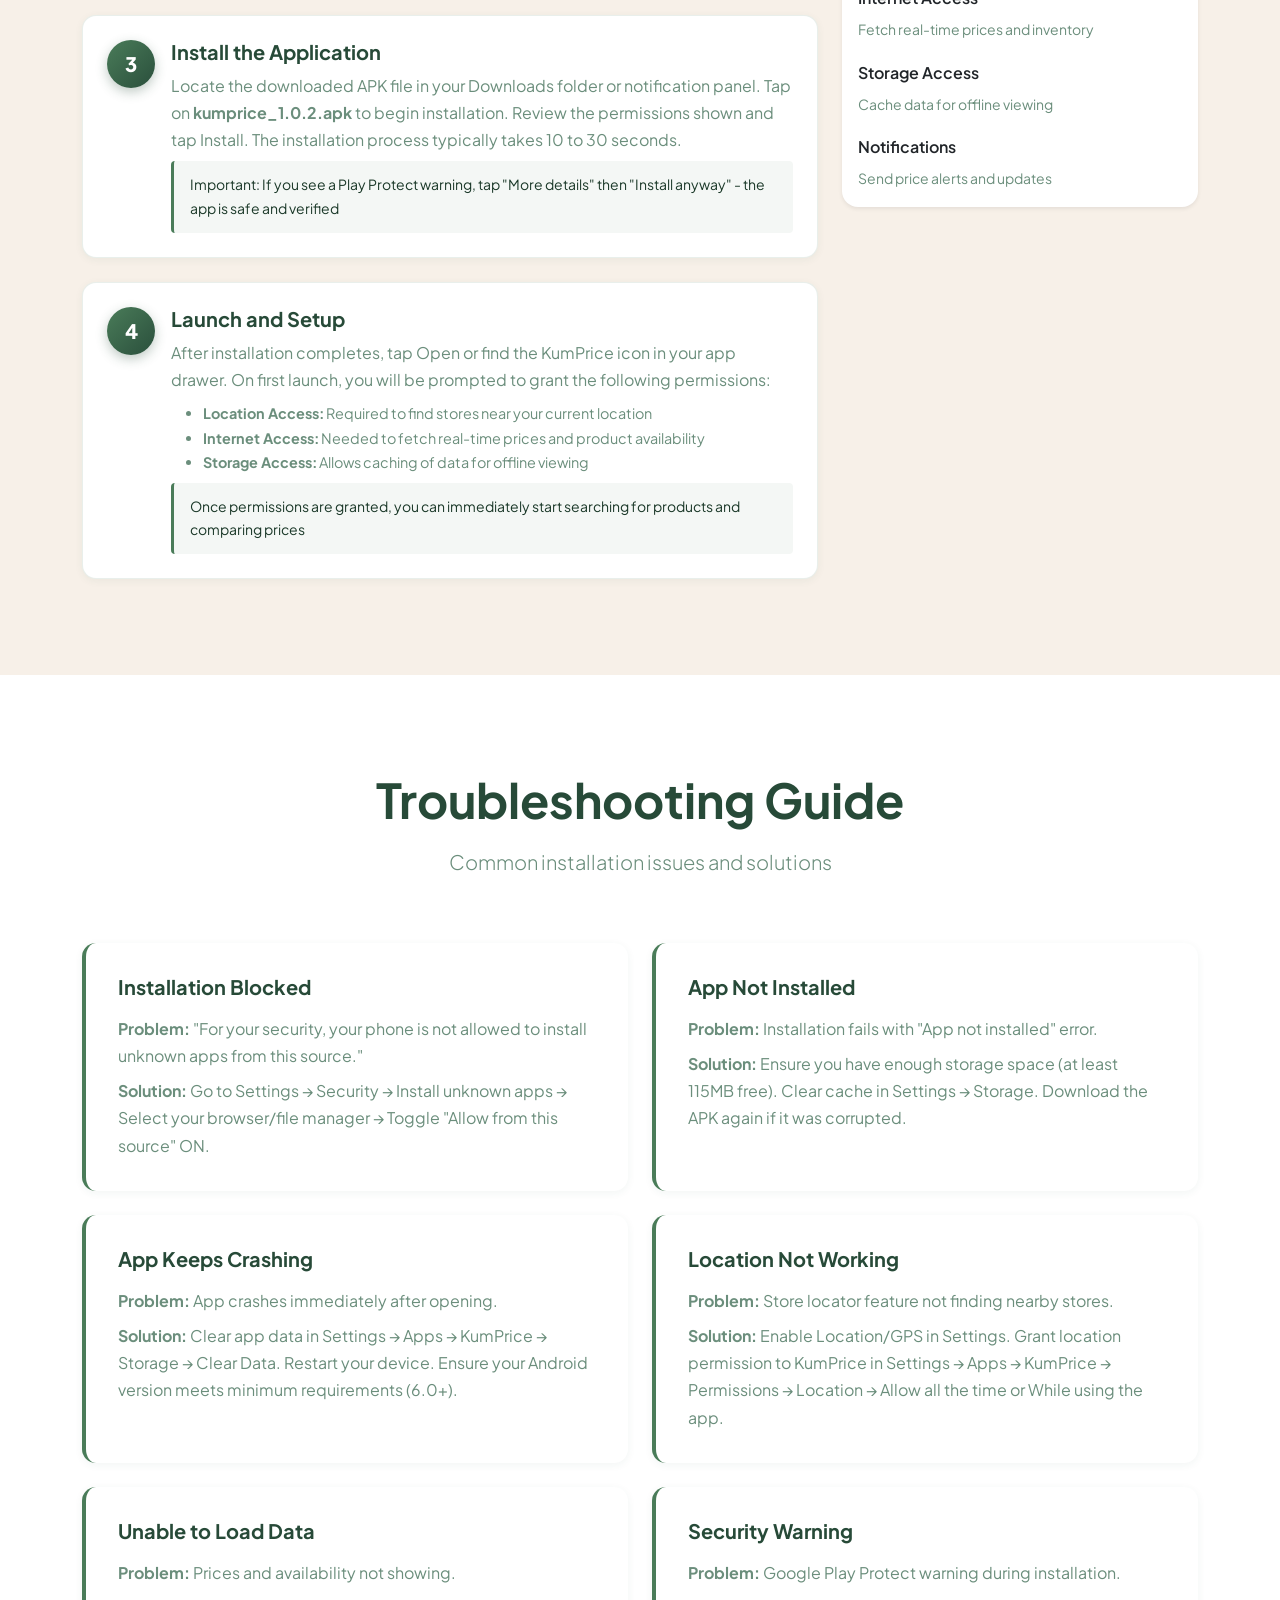
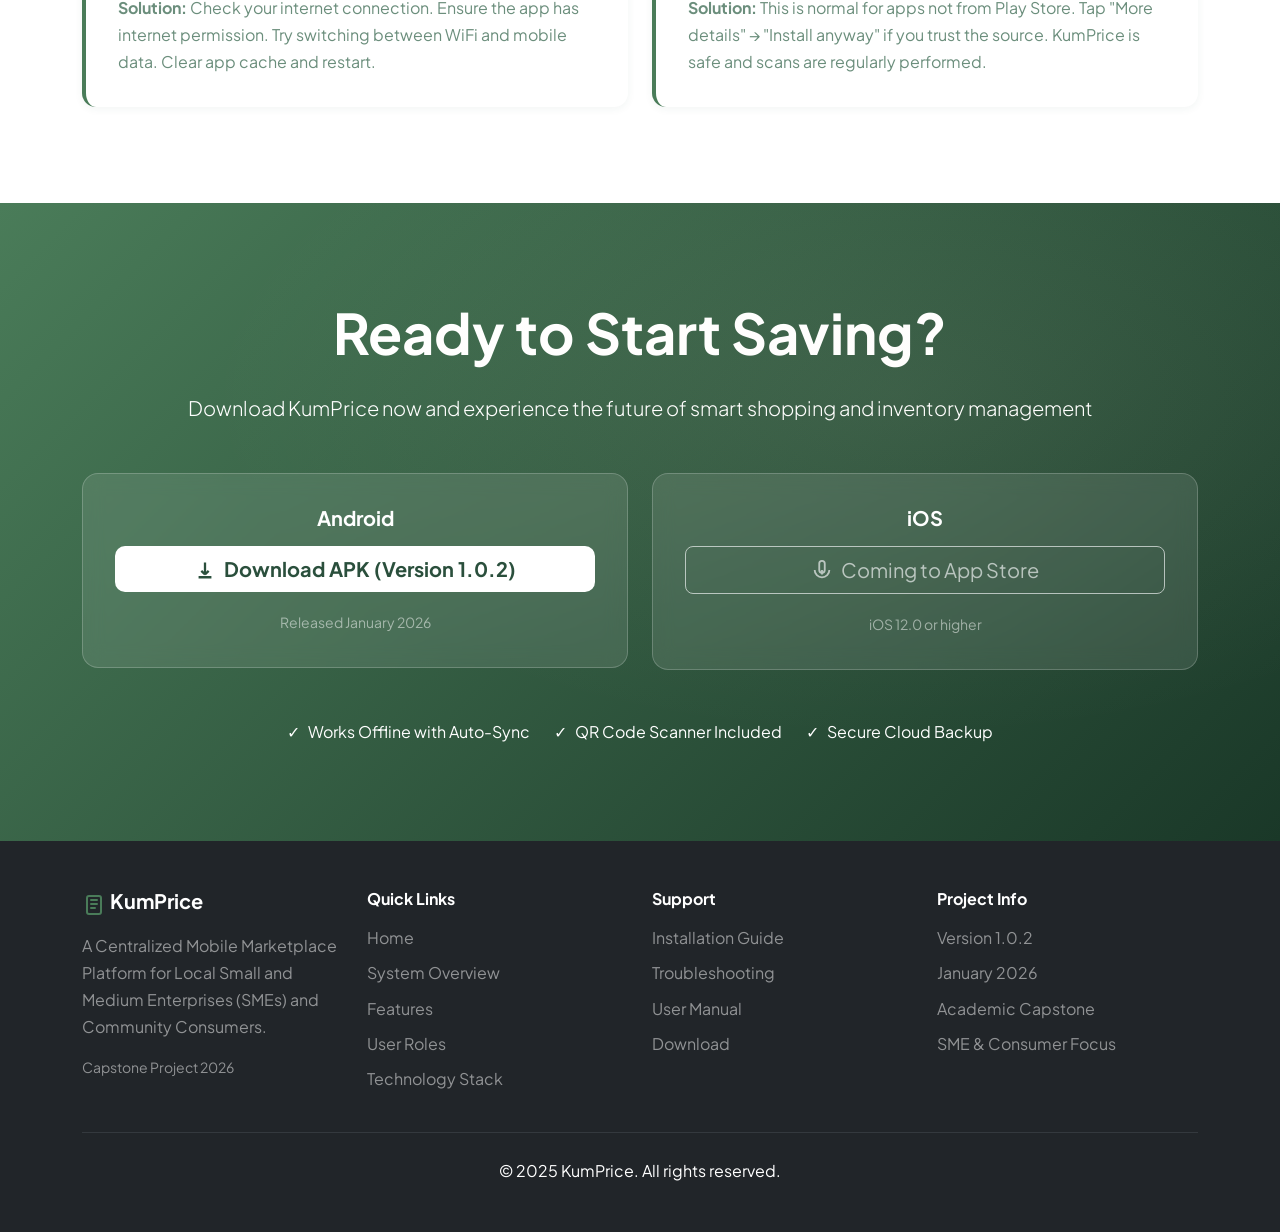
==== commit c4095008: "align the context to the real target of the issue" ====
--- a/index.html
+++ b/index.html
@@ -74,9 +74,9 @@
                                 Locate nearby stores in your area.
                             </p>
                         </div>
-                        <p class="fs-6 fs-md-5 mb-4 text-white">Empowering Small & Medium Enterprises with real-time
-                            inventory management while providing consumers with transparent price comparison across
-                            local stores.</p>
+                        <p class="fs-6 fs-md-5 mb-4 text-white">Empowering Small & Medium Enterprises through real-time
+                            price updates while providing consumers with transparent price comparison across local
+                            stores.</p>
                         <div class="mb-4">
                             <button
                                 class="btn btn-primary btn-lg w-100 d-flex align-items-center justify-content-center"
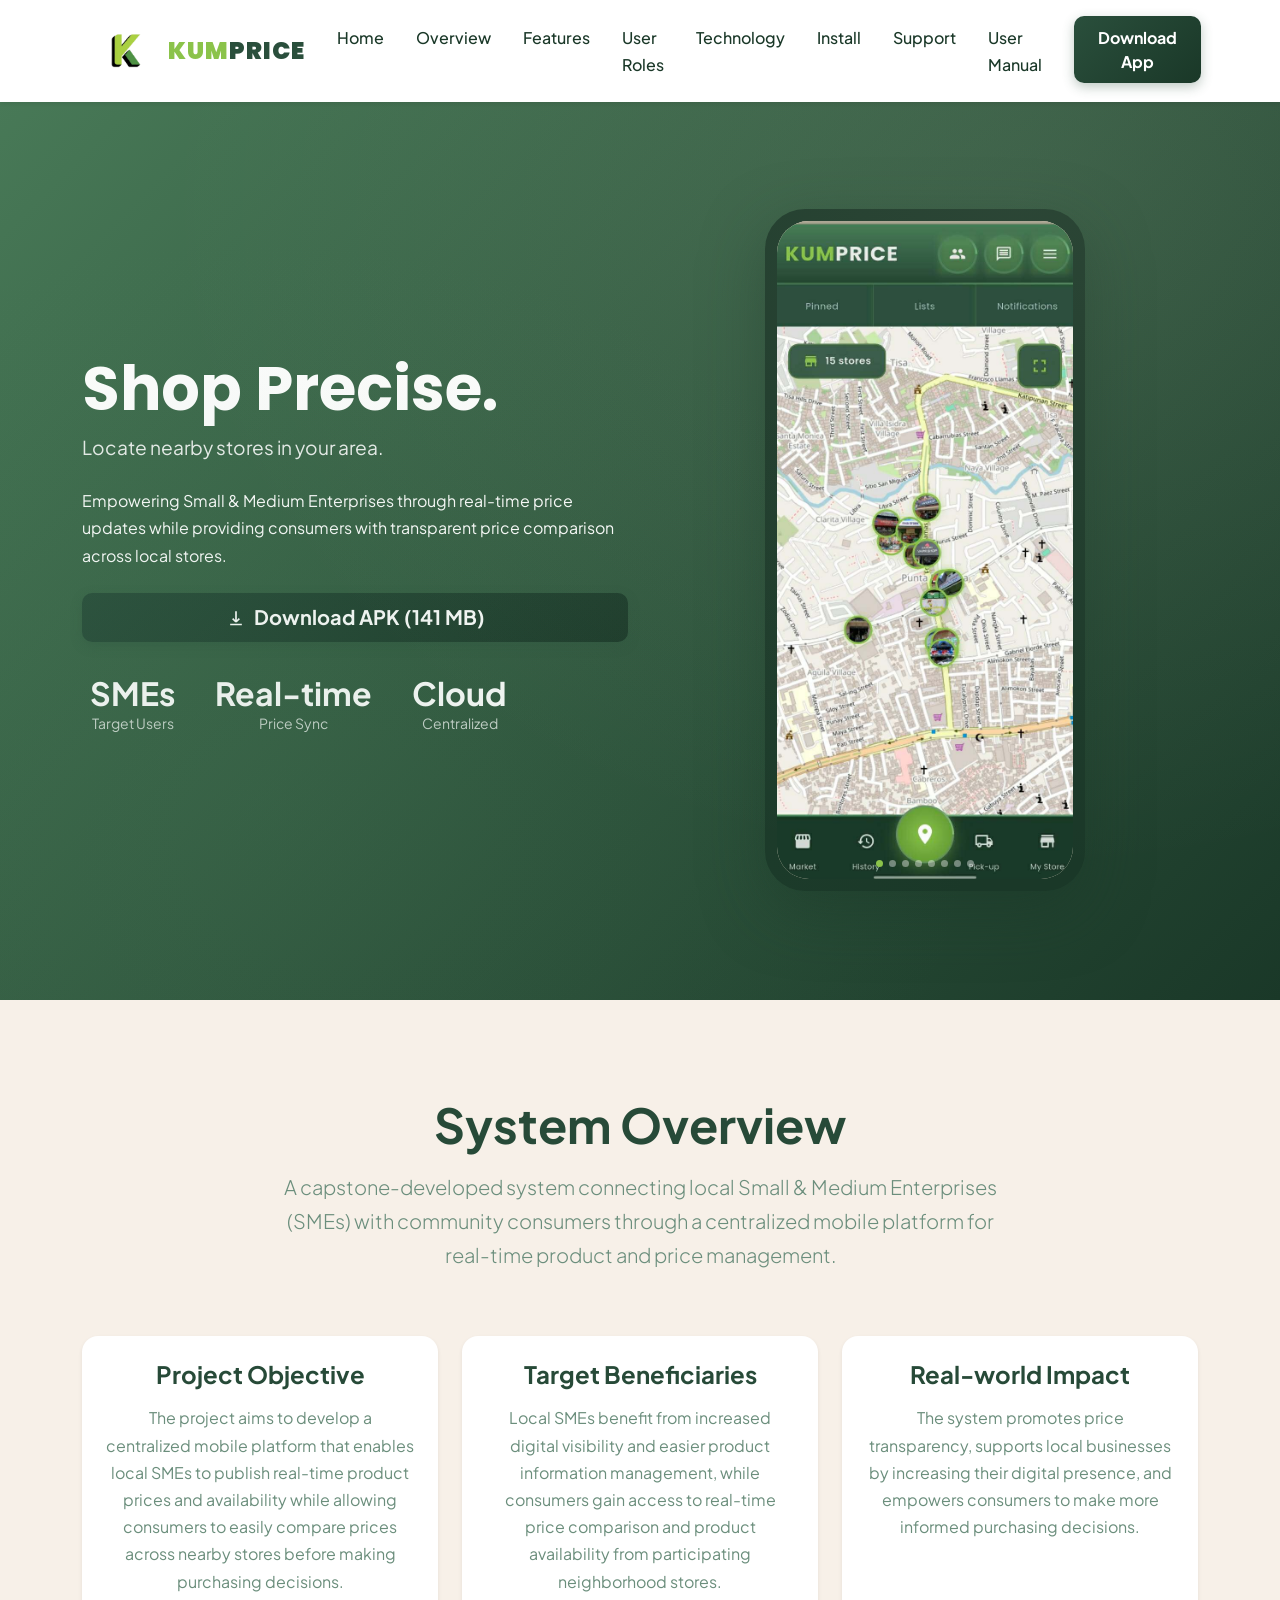
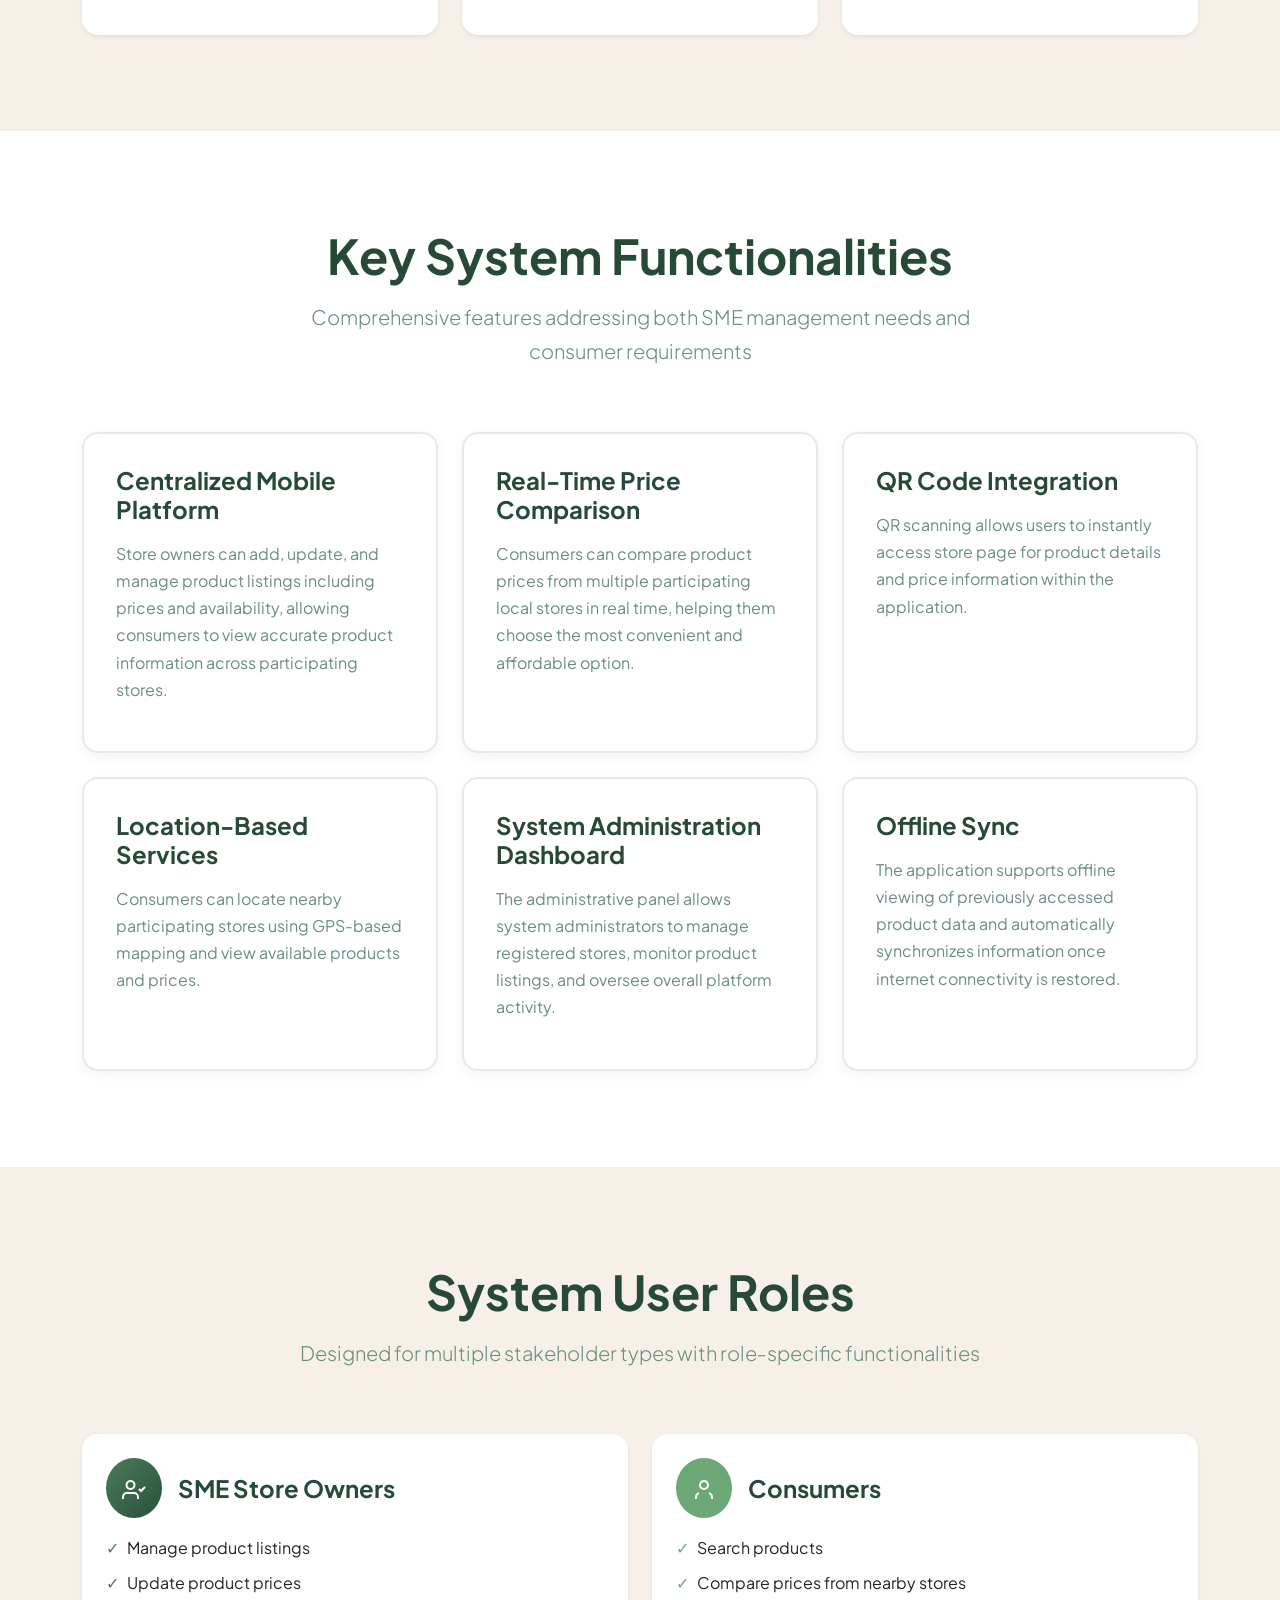
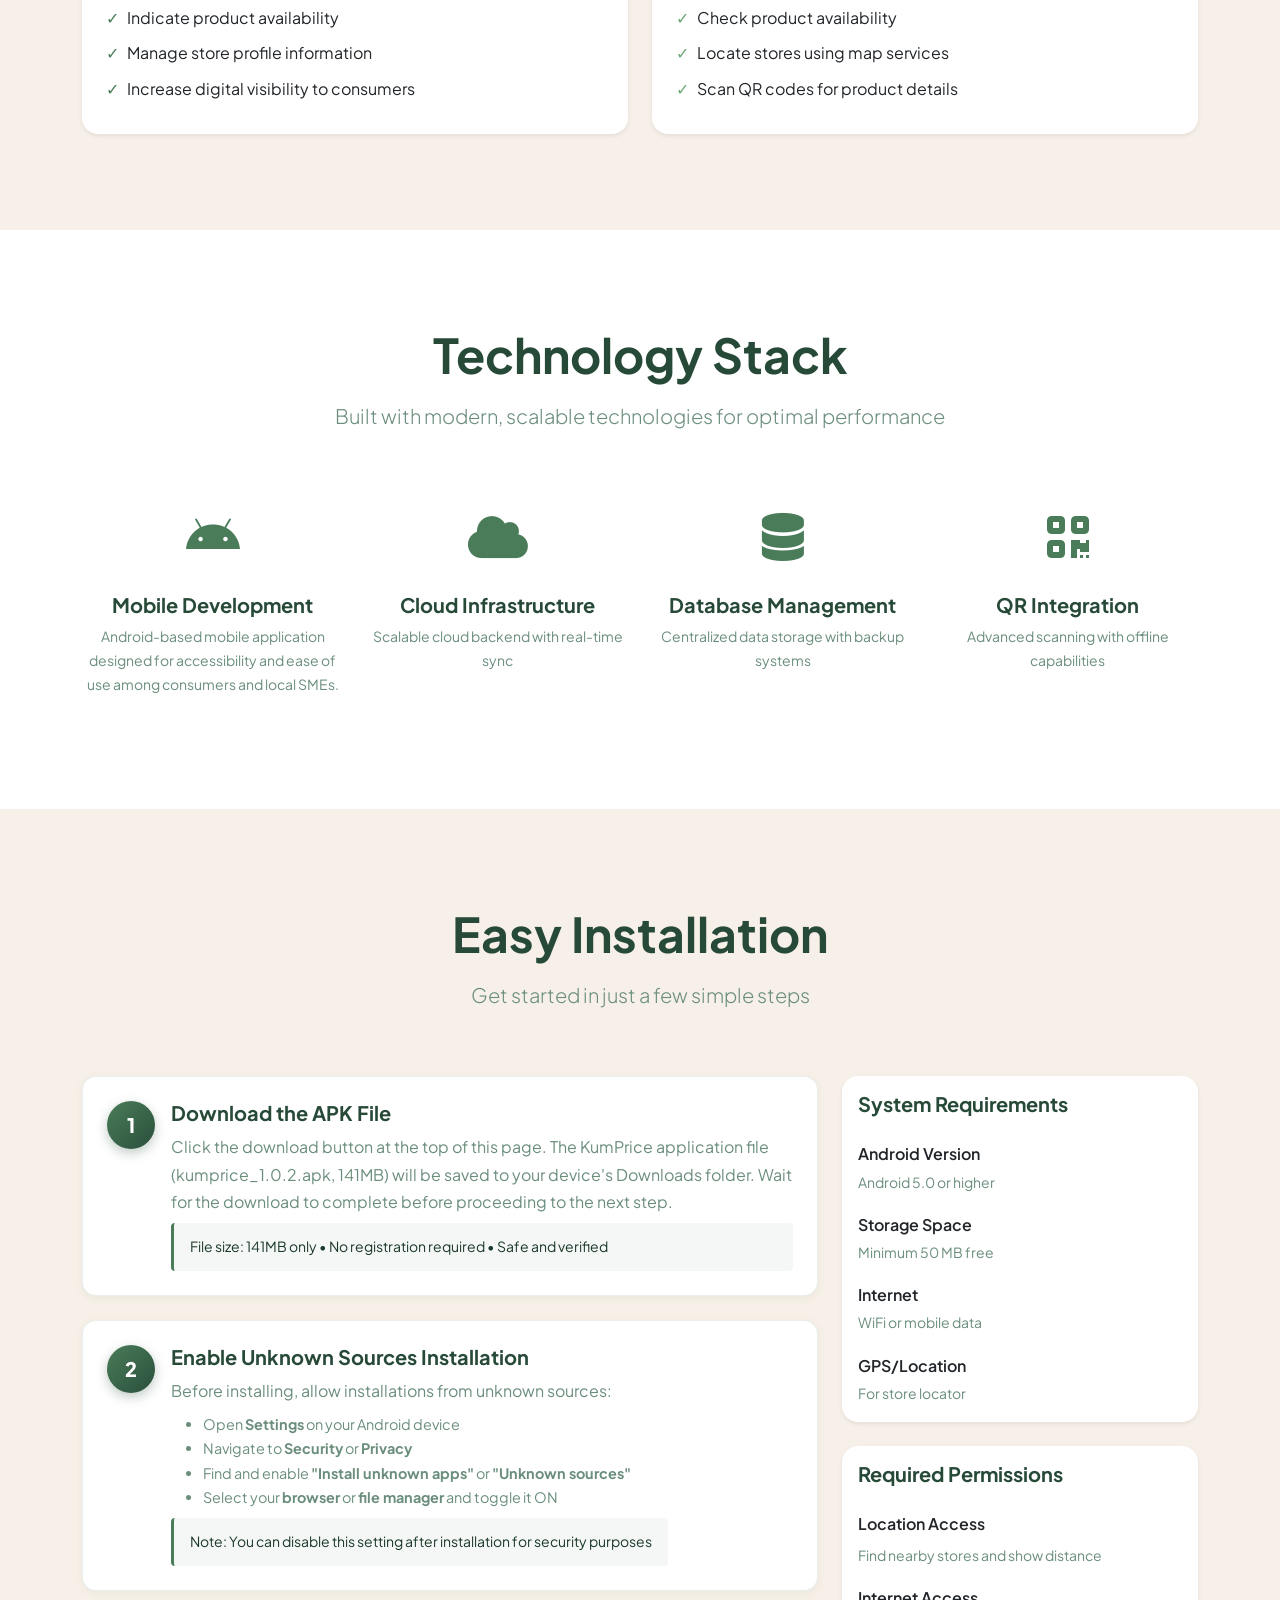
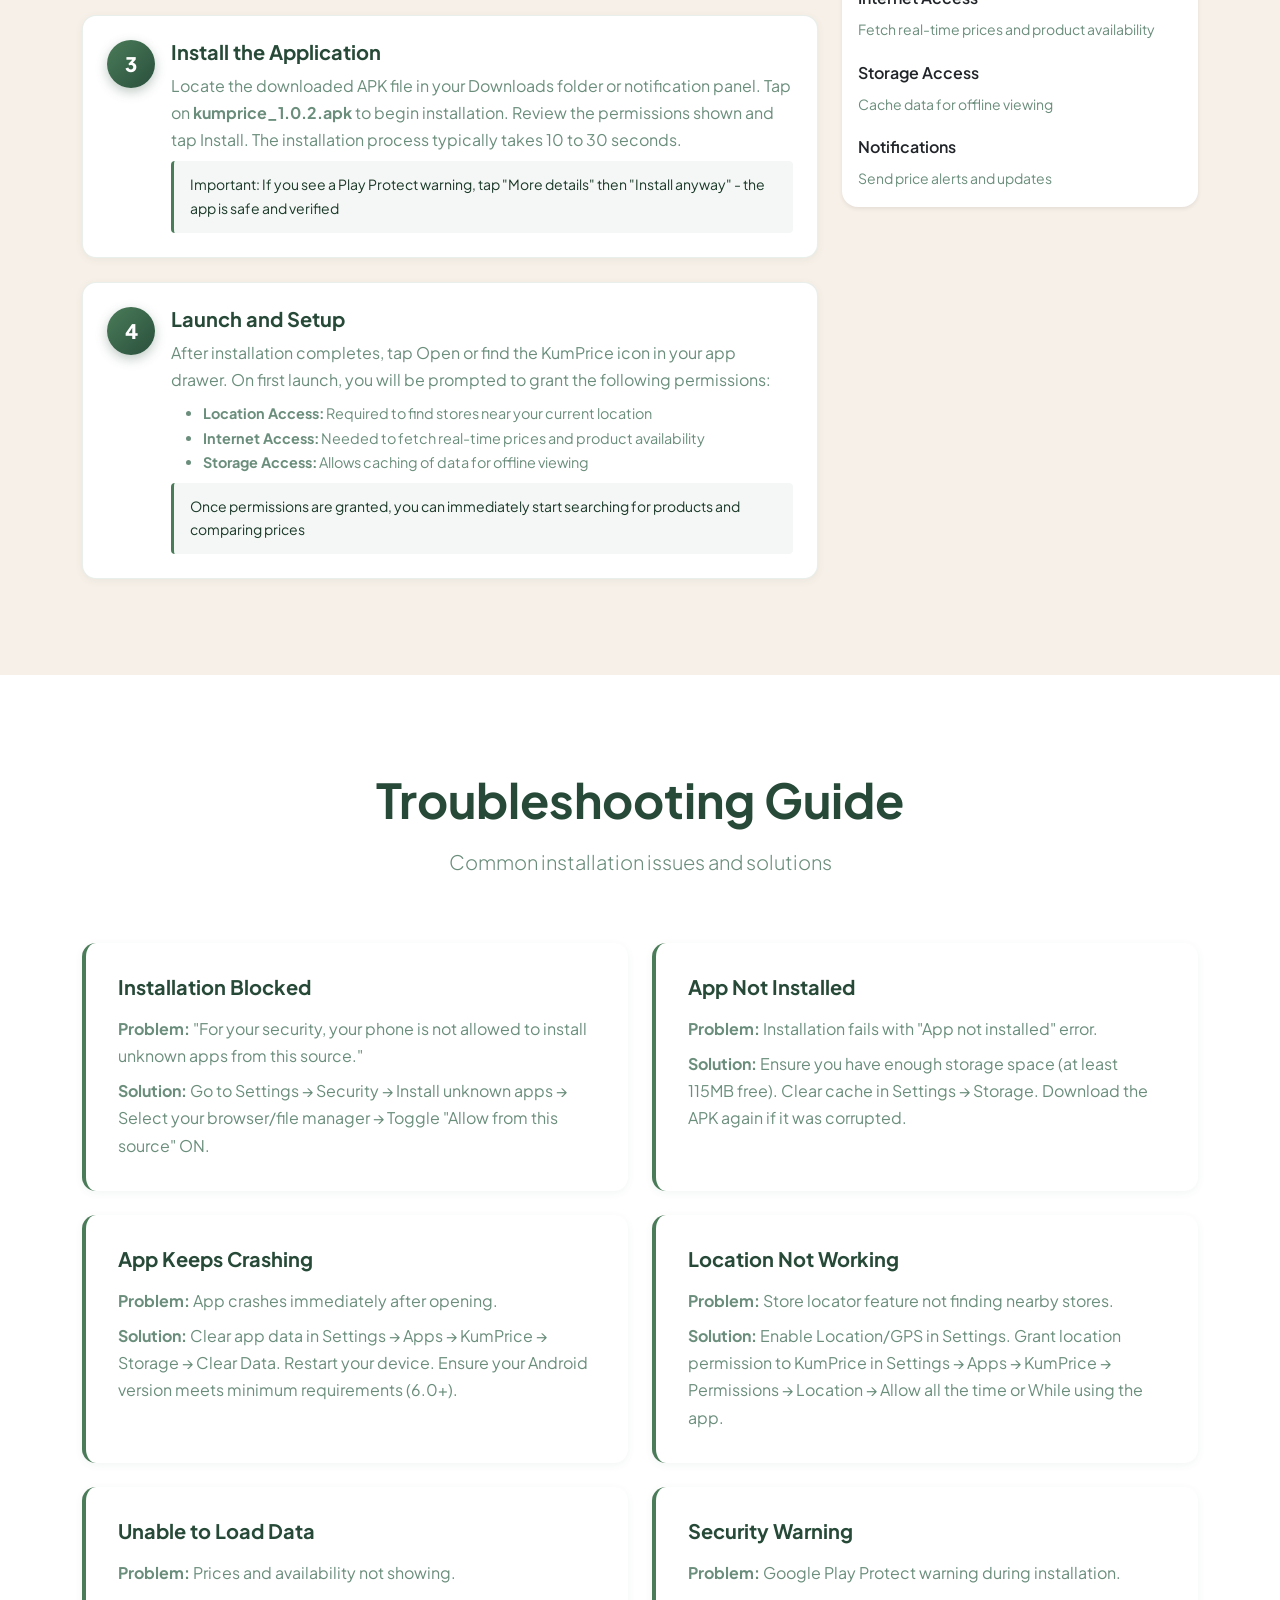
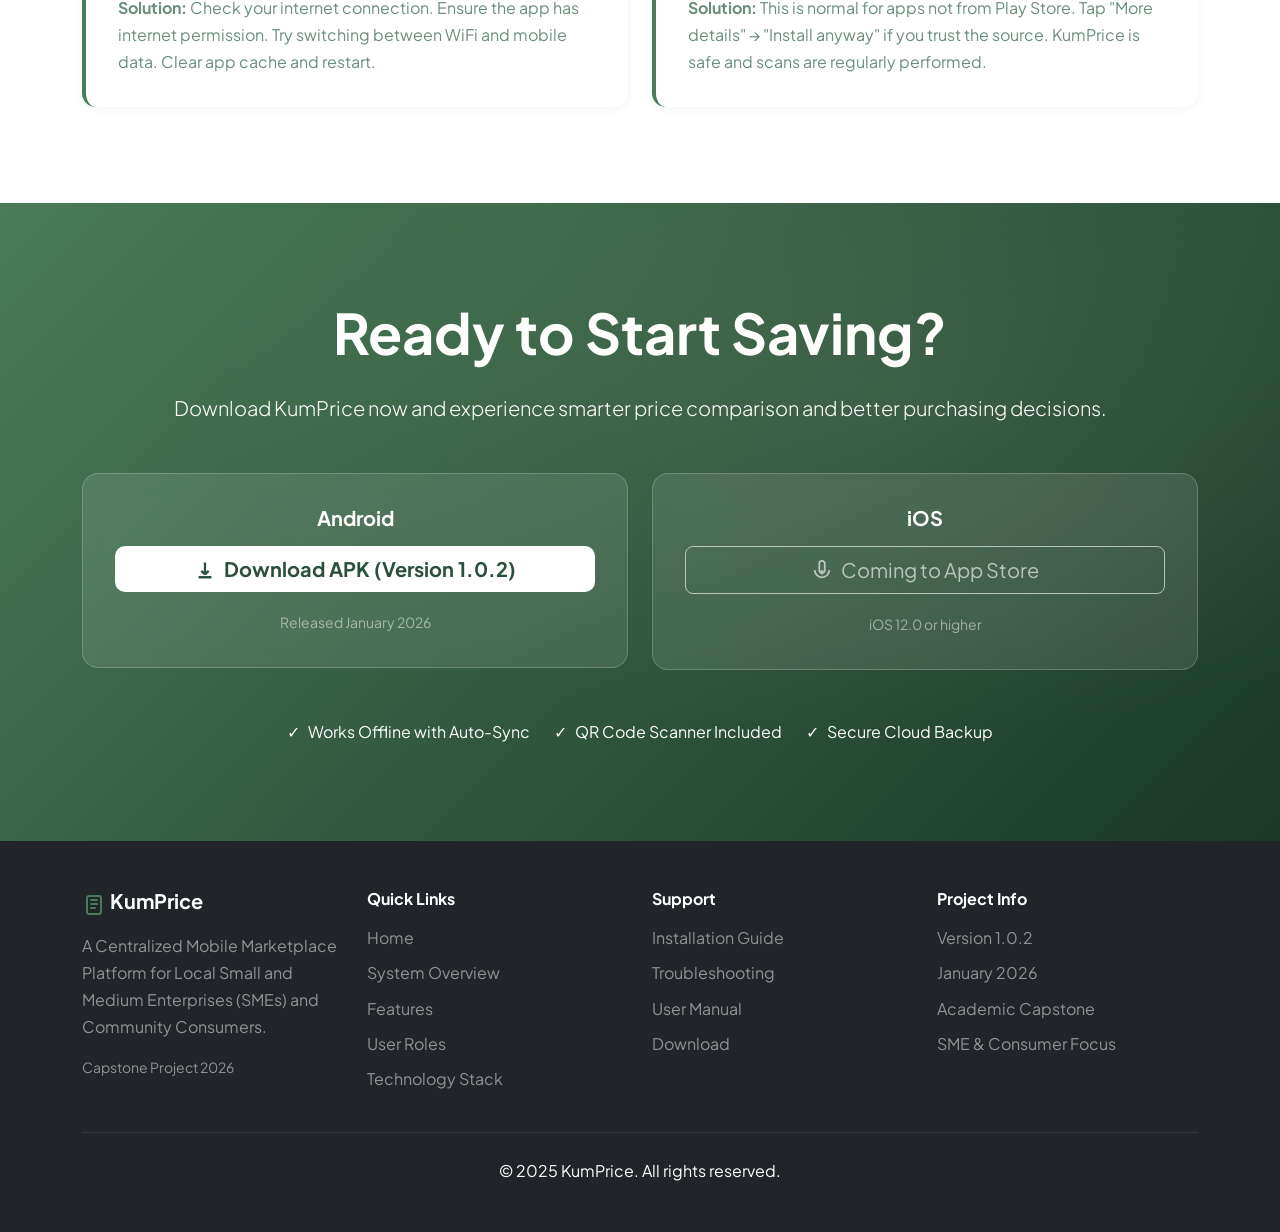
==== commit f49c6240: "again" ====
--- a/index.html
+++ b/index.html
@@ -154,9 +154,10 @@
                 <div class="col-lg-4">
                     <div class="card border-0 shadow-sm h-100 text-center p-4">
                         <h4 class="fw-bold mb-3">Project Objective</h4>
-                        <p class="text-muted">The project aims to develop a centralized mobile platform that allows
-                            local SMEs to digitally present their product prices and availability while enabling
-                            consumers to easily compare prices across nearby stores before making purchasing decisions.
+                        <p class="text-muted">
+                            The project aims to develop a centralized mobile platform that enables local SMEs to publish
+                            real-time product prices and availability while allowing consumers to easily compare prices
+                            across nearby stores before making purchasing decisions.
                         </p>
                     </div>
                 </div>
@@ -485,7 +486,7 @@
                             </div>
                             <div class="permission-item mb-3">
                                 <div class="fw-semibold mb-1">Internet Access</div>
-                                <small class="text-muted">Fetch real-time prices and inventory</small>
+                                <small class="text-muted">Fetch real-time prices and product availability</small>
                             </div>
                             <div class="permission-item mb-3">
                                 <div class="fw-semibold mb-1">Storage Access</div>
@@ -577,8 +578,8 @@
     <section id="download" class="cta-section py-5">
         <div class="container py-5 text-center">
             <h2 class="display-4 fw-bold text-white mb-4">Ready to Start Saving?</h2>
-            <p class="lead text-white mb-5">Download KumPrice now and experience the future of smart shopping and
-                inventory management</p>
+            <p class="lead text-white mb-5">Download KumPrice now and experience smarter price comparison and better
+                purchasing decisions.</p>
 
             <div class="row justify-content-center g-4 mb-5">
                 <div class="col-md-6">
